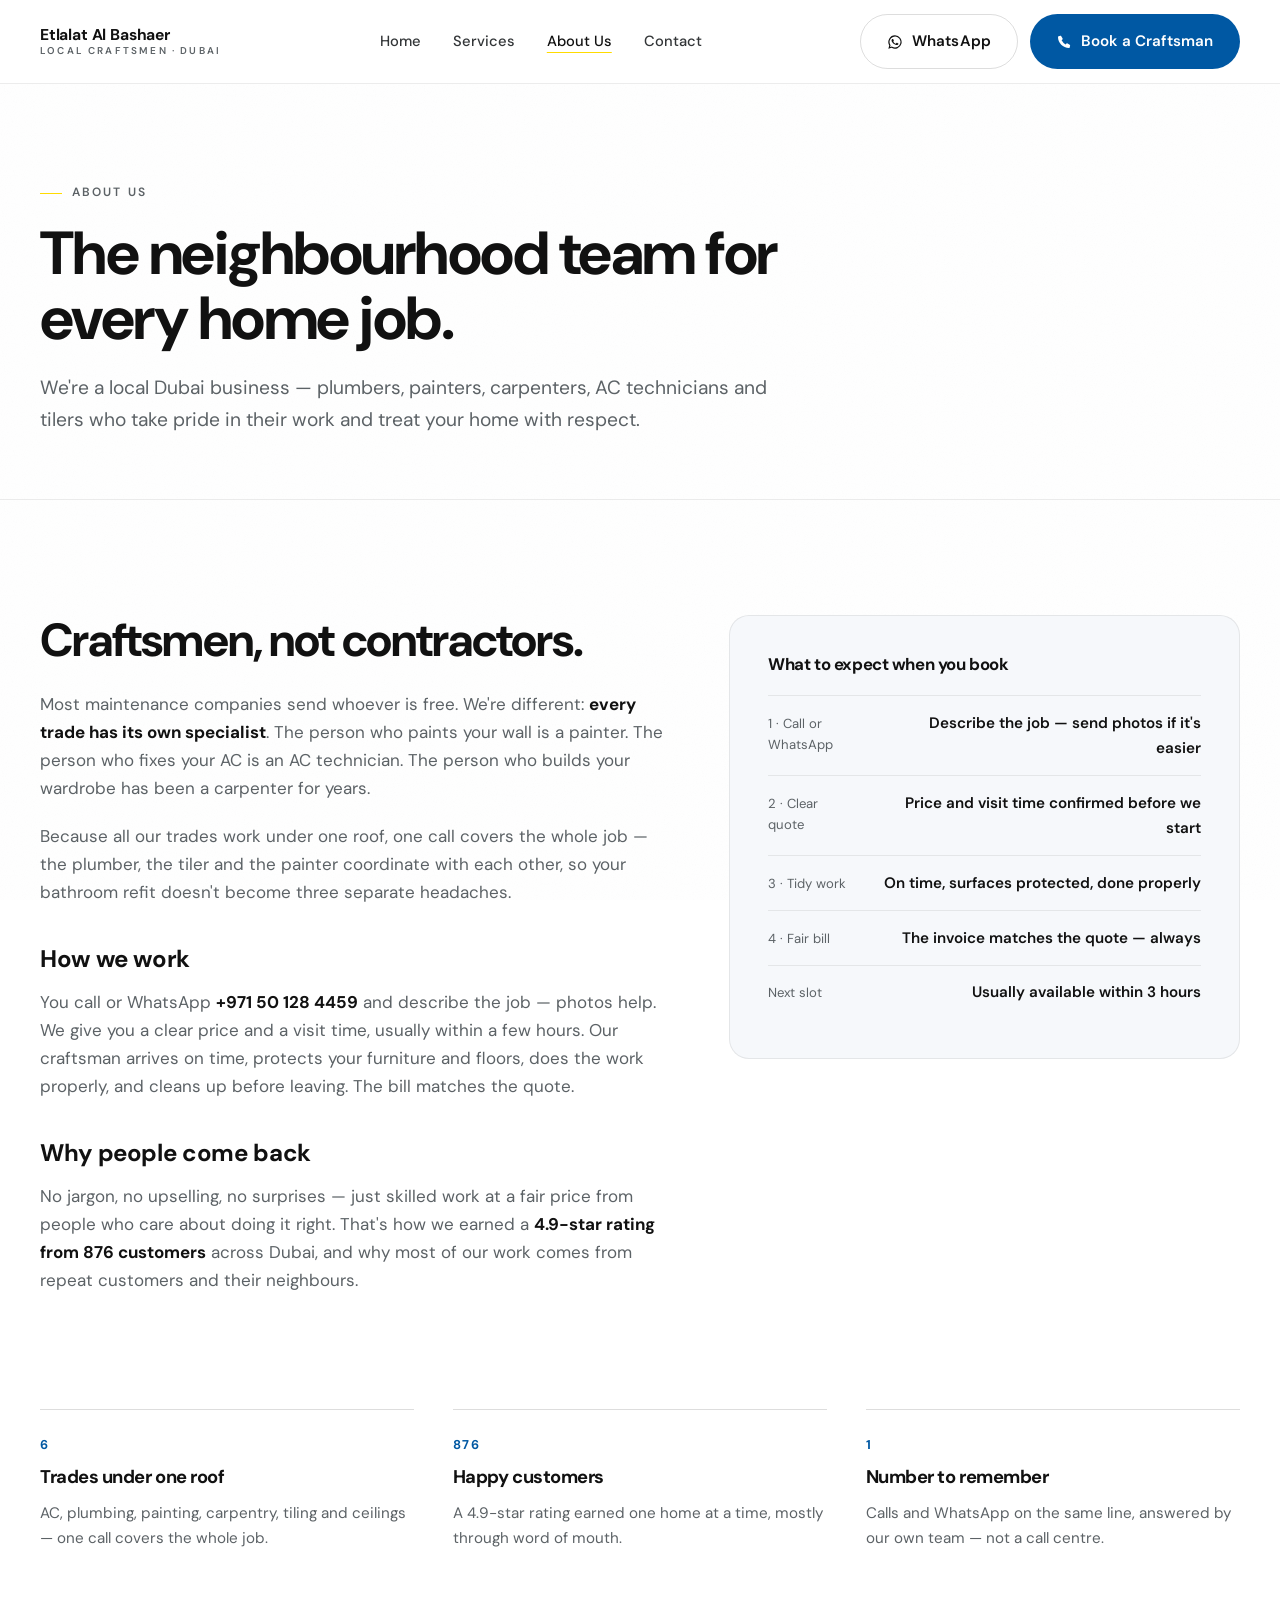
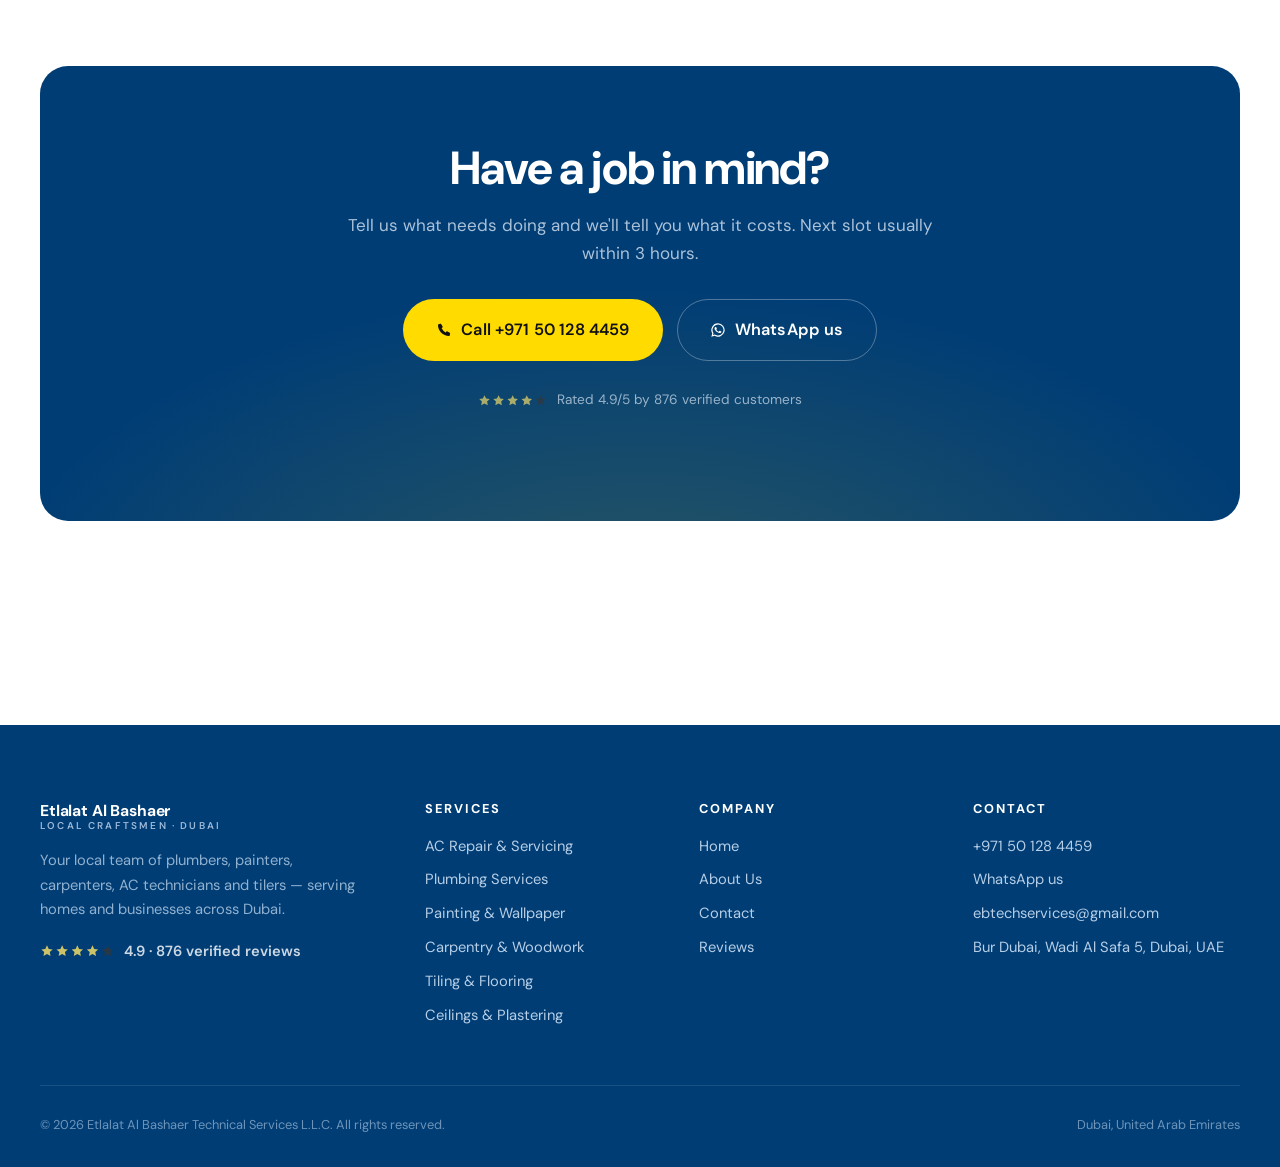
==== about.html @ 8ddd2cb6 "Rebrand to IKEA blue/yellow with DM Sans; remove insured claim Palette swapped to IKEA blue (#0058A3" ====
<!DOCTYPE html>
<html lang="en">
<head>
  <meta charset="UTF-8">
  <meta name="viewport" content="width=device-width, initial-scale=1.0">
  <title>About Us — Dubai's Trusted Local Craftsmen | Etlalat Al Bashaer</title>
  <meta name="description" content="Meet Etlalat Al Bashaer — a local Dubai team of plumbers, painters, carpenters, AC technicians and tilers. Honest prices, tidy work and 876 happy customers rating us 4.9/5.">
  <link rel="canonical" href="https://ekuttan.github.io/etlalat/about.html">
  <link rel="icon" href="data:image/svg+xml,%3Csvg xmlns='http://www.w3.org/2000/svg' viewBox='0 0 64 64'%3E%3Crect width='64' height='64' rx='14' fill='%230058a3'/%3E%3Ctext x='32' y='42' font-family='Helvetica' font-size='28' font-weight='bold' fill='%23ffdb00' text-anchor='middle'%3EEB%3C/text%3E%3C/svg%3E">
  <link rel="preconnect" href="https://fonts.googleapis.com">
  <link rel="preconnect" href="https://fonts.gstatic.com" crossorigin>
  <link href="https://fonts.googleapis.com/css2?family=DM+Sans:opsz,wght@9..40,400;9..40,500;9..40,600;9..40,700&display=swap" rel="stylesheet">
  <link rel="stylesheet" href="styles.css">
  <script type="application/ld+json">
  {
    "@context": "https://schema.org",
    "@type": ["LocalBusiness", "HomeAndConstructionBusiness"],
    "@id": "https://ekuttan.github.io/etlalat/#business",
    "name": "Etlalat Al Bashaer Technical Services",
    "description": "Local craftsmen in Dubai for AC repair, plumbing, painting, carpentry, tiling, ceilings and home maintenance.",
    "url": "https://ekuttan.github.io/etlalat/",
    "telephone": "+971501284459",
    "email": "ebtechservices@gmail.com",
    "address": {
      "@type": "PostalAddress",
      "streetAddress": "Office 5, Bur Dubai, Wadi Al Safa 5",
      "addressLocality": "Dubai",
      "addressCountry": "AE"
    },
    "aggregateRating": {
      "@type": "AggregateRating",
      "ratingValue": "4.9",
      "bestRating": "5",
      "reviewCount": "876"
    }
  }
  </script>
</head>
<body>

  <svg width="0" height="0" style="position:absolute" aria-hidden="true">
    <defs>
      <linearGradient id="star-partial" x1="0" y1="0" x2="1" y2="0">
        <stop offset="90%" stop-color="currentColor"/>
        <stop offset="90%" stop-color="currentColor" stop-opacity="0.22"/>
      </linearGradient>
      <symbol id="ic-star" viewBox="0 0 24 24">
        <path d="M12 2.2l2.98 6.16 6.77.86-4.97 4.68 1.28 6.7L12 17.32 5.94 20.6l1.28-6.7-4.97-4.68 6.77-.86z"/>
      </symbol>
      <symbol id="ic-phone" viewBox="0 0 24 24">
        <path d="M6.6 2.8c.5-.1 1 .1 1.3.6l2 3.3c.3.5.2 1.1-.2 1.5L8.4 9.5a13.7 13.7 0 0 0 6.1 6.1l1.3-1.3c.4-.4 1-.5 1.5-.2l3.3 2c.5.3.7.8.6 1.3l-.7 2.7c-.1.5-.6.9-1.1.9C10.6 21 3 13.4 3 4.6c0-.5.4-1 .9-1.1z"/>
      </symbol>
      <symbol id="ic-whatsapp" viewBox="0 0 24 24">
        <path d="M12 2a10 10 0 0 0-8.6 15.1L2 22l5-1.3A10 10 0 1 0 12 2zm0 18.2c-1.5 0-3-.4-4.2-1.2l-.3-.2-3 .8.8-2.9-.2-.3A8.2 8.2 0 1 1 12 20.2zm4.5-6.1c-.2-.1-1.5-.7-1.7-.8-.2-.1-.4-.1-.6.1l-.8 1c-.1.2-.3.2-.5.1a6.7 6.7 0 0 1-3.3-2.9c-.3-.4 0-.5.2-.8l.4-.5c.1-.2.1-.4 0-.5l-.8-1.9c-.2-.5-.4-.4-.6-.4h-.5c-.2 0-.5.1-.7.3-.9.9-1.1 2.2-.3 3.7a11.6 11.6 0 0 0 4.7 4.4c1.7.8 2.5.8 3.3.7.6-.1 1.5-.6 1.7-1.2.2-.6.2-1.1.1-1.2z"/>
      </symbol>
      <symbol id="ic-arrow" viewBox="0 0 24 24">
        <path d="M4 12h15m0 0-6-6m6 6-6 6" fill="none" stroke="currentColor" stroke-width="2" stroke-linecap="round" stroke-linejoin="round"/>
      </symbol>
    </defs>
  </svg>

  <header class="site-header">
    <div class="wrap header-inner">
      <a class="brand" href="index.html">
        <span class="brand-name">Etlalat Al Bashaer<small>Local Craftsmen · Dubai</small></span>
      </a>

      <input type="checkbox" id="nav-toggle" class="nav-toggle" aria-hidden="true">

      <nav class="site-nav" aria-label="Primary">
        <a href="index.html">Home</a>
        <a href="services.html">Services</a>
        <a href="about.html" aria-current="page">About Us</a>
        <a href="contact.html">Contact</a>
      </nav>

      <div class="header-cta">
        <a class="btn btn-ghost" href="https://wa.me/971501284459" rel="noopener">
          <svg fill="currentColor"><use href="#ic-whatsapp"/></svg>
          WhatsApp
        </a>
        <a class="btn btn-primary" href="tel:+971501284459">
          <svg fill="currentColor"><use href="#ic-phone"/></svg>
          Book a Craftsman
        </a>
        <label for="nav-toggle" class="nav-toggle-label" aria-label="Menu"><span></span></label>
      </div>
    </div>
  </header>

  <main>
    <section class="page-hero">
      <div class="wrap">
        <p class="eyebrow">About Us</p>
        <h1 class="display">The neighbourhood team for every home job.</h1>
        <p class="lede">We're a local Dubai business — plumbers, painters, carpenters, AC technicians and tilers who take pride in their work and treat your home with respect.</p>
      </div>
    </section>

    <section class="section">
      <div class="wrap about-grid">
        <div class="about-copy">
          <h2 class="h2" style="margin-bottom:1.5rem">Craftsmen, not contractors.</h2>
          <p>Most maintenance companies send whoever is free. We're different: <strong>every trade has its own specialist</strong>. The person who paints your wall is a painter. The person who fixes your AC is an AC technician. The person who builds your wardrobe has been a carpenter for years.</p>
          <p>Because all our trades work under one roof, one call covers the whole job — the plumber, the tiler and the painter coordinate with each other, so your bathroom refit doesn't become three separate headaches.</p>

          <h3 class="h3" style="margin:2.5rem 0 1rem">How we work</h3>
          <p>You call or WhatsApp <a href="tel:+971501284459"><strong>+971 50 128 4459</strong></a> and describe the job — photos help. We give you a clear price and a visit time, usually within a few hours. Our craftsman arrives on time, protects your furniture and floors, does the work properly, and cleans up before leaving. The bill matches the quote.</p>

          <h3 class="h3" style="margin:2.5rem 0 1rem">Why people come back</h3>
          <p>No jargon, no upselling, no surprises — just skilled work at a fair price from people who care about doing it right. That's how we earned a <strong>4.9-star rating from 876 customers</strong> across Dubai, and why most of our work comes from repeat customers and their neighbours.</p>
        </div>

        <aside class="credential-card">
          <h3>What to expect when you book</h3>
          <dl>
            <div class="cred-row">
              <dt>1 · Call or WhatsApp</dt>
              <dd>Describe the job — send photos if it's easier</dd>
            </div>
            <div class="cred-row">
              <dt>2 · Clear quote</dt>
              <dd>Price and visit time confirmed before we start</dd>
            </div>
            <div class="cred-row">
              <dt>3 · Tidy work</dt>
              <dd>On time, surfaces protected, done properly</dd>
            </div>
            <div class="cred-row">
              <dt>4 · Fair bill</dt>
              <dd>The invoice matches the quote — always</dd>
            </div>
            <div class="cred-row">
              <dt>Next slot</dt>
              <dd>Usually available within 3 hours</dd>
            </div>
          </dl>
        </aside>
      </div>
    </section>

    <section class="section" style="padding-top:0">
      <div class="wrap">
        <div class="pillars">
          <div class="pillar">
            <p class="pillar-index">6</p>
            <h3>Trades under one roof</h3>
            <p>AC, plumbing, painting, carpentry, tiling and ceilings — one call covers the whole job.</p>
          </div>
          <div class="pillar">
            <p class="pillar-index">876</p>
            <h3>Happy customers</h3>
            <p>A 4.9-star rating earned one home at a time, mostly through word of mouth.</p>
          </div>
          <div class="pillar">
            <p class="pillar-index">1</p>
            <h3>Number to remember</h3>
            <p>Calls and WhatsApp on the same line, answered by our own team — not a call centre.</p>
          </div>
        </div>
      </div>
    </section>

    <section class="section" style="padding-top:0">
      <div class="wrap">
        <div class="cta-band">
          <h2 class="h2">Have a job in mind?</h2>
          <p>Tell us what needs doing and we'll tell you what it costs. Next slot usually within 3 hours.</p>
          <div class="hero-actions">
            <a class="btn btn-light btn-lg" href="tel:+971501284459">
              <svg fill="currentColor"><use href="#ic-phone"/></svg>
              Call +971 50 128 4459
            </a>
            <a class="btn btn-ghost btn-lg" style="border-color:rgba(255,255,255,.3);color:#fff" href="https://wa.me/971501284459" rel="noopener">
              <svg fill="currentColor"><use href="#ic-whatsapp"/></svg>
              WhatsApp us
            </a>
          </div>
          <p class="rating-line">
            <svg class="stars" viewBox="0 0 128 24" aria-hidden="true">
              <use href="#ic-star" width="24" height="24" x="0" fill="currentColor"/>
              <use href="#ic-star" width="24" height="24" x="26" fill="currentColor"/>
              <use href="#ic-star" width="24" height="24" x="52" fill="currentColor"/>
              <use href="#ic-star" width="24" height="24" x="78" fill="currentColor"/>
              <use href="#ic-star" width="24" height="24" x="104" fill="url(#star-partial)"/>
            </svg>
            Rated 4.9/5 by 876 verified customers
          </p>
        </div>
      </div>
    </section>
  </main>

  <footer class="site-footer">
    <div class="wrap">
      <div class="footer-grid">
        <div class="footer-about">
          <a class="brand" href="index.html">
            <span class="brand-name">Etlalat Al Bashaer<small>Local Craftsmen · Dubai</small></span>
          </a>
          <p>Your local team of plumbers, painters, carpenters, AC technicians and tilers — serving homes and businesses across Dubai.</p>
          <p class="footer-rating">
            <svg class="stars" viewBox="0 0 128 24" aria-hidden="true">
              <use href="#ic-star" width="24" height="24" x="0" fill="currentColor"/>
              <use href="#ic-star" width="24" height="24" x="26" fill="currentColor"/>
              <use href="#ic-star" width="24" height="24" x="52" fill="currentColor"/>
              <use href="#ic-star" width="24" height="24" x="78" fill="currentColor"/>
              <use href="#ic-star" width="24" height="24" x="104" fill="url(#star-partial)"/>
            </svg>
            4.9 · 876 verified reviews
          </p>
        </div>

        <div>
          <h4>Services</h4>
          <ul>
            <li><a href="services.html#ac">AC Repair &amp; Servicing</a></li>
            <li><a href="services.html#plumbing">Plumbing Services</a></li>
            <li><a href="services.html#painting">Painting &amp; Wallpaper</a></li>
            <li><a href="services.html#carpentry">Carpentry &amp; Woodwork</a></li>
            <li><a href="services.html#tiling">Tiling &amp; Flooring</a></li>
            <li><a href="services.html#ceilings">Ceilings &amp; Plastering</a></li>
          </ul>
        </div>

        <div>
          <h4>Company</h4>
          <ul>
            <li><a href="index.html">Home</a></li>
            <li><a href="about.html">About Us</a></li>
            <li><a href="contact.html">Contact</a></li>
            <li><a href="index.html#reviews">Reviews</a></li>
          </ul>
        </div>

        <div>
          <h4>Contact</h4>
          <ul>
            <li><a href="tel:+971501284459">+971 50 128 4459</a></li>
            <li><a href="https://wa.me/971501284459" rel="noopener">WhatsApp us</a></li>
            <li><a href="mailto:ebtechservices@gmail.com">ebtechservices@gmail.com</a></li>
            <li>Bur Dubai, Wadi Al Safa 5, Dubai, UAE</li>
          </ul>
        </div>
      </div>

      <div class="footer-bottom">
        <p>© 2026 Etlalat Al Bashaer Technical Services L.L.C. All rights reserved.</p>
        <p>Dubai, United Arab Emirates</p>
      </div>
    </div>
  </footer>

  <div class="action-bar">
    <a class="btn btn-primary" href="tel:+971501284459">
      <svg fill="currentColor"><use href="#ic-phone"/></svg>
      Call Now
    </a>
    <a class="btn btn-ghost" href="https://wa.me/971501284459" rel="noopener">
      <svg fill="currentColor"><use href="#ic-whatsapp"/></svg>
      WhatsApp
    </a>
  </div>

</body>
</html>
---- styles.css ----
/* ==========================================================================
   ETLALAT AL BASHAER TECHNICAL SERVICES L.L.C
   Ultra-minimal editorial system — IKEA blue & yellow, DM Sans
   ========================================================================== */

:root {
  --paper: #ffffff;
  --paper-2: #f5f5f5;
  --paper-3: #ececec;
  --card: #f6f8fb;
  --ink: #111111;
  --ink-soft: #333638;
  --muted: #5c6266;
  --blue: #0058a3;
  --blue-deep: #003d75;
  --blue-tint: #e6f0f9;
  --yellow: #ffdb00;
  --yellow-soft: #ffe566;
  --line: rgba(17, 17, 17, 0.14);
  --line-soft: rgba(17, 17, 17, 0.08);
  --radius: 20px;
  --radius-sm: 12px;
  --font-display: "DM Sans", "Helvetica Neue", sans-serif;
  --font-body: "DM Sans", "Helvetica Neue", sans-serif;
  --wrap: 1200px;
  --pad: clamp(1.25rem, 4vw, 2.5rem);
}

/* ---------- Reset ---------- */

*,
*::before,
*::after {
  box-sizing: border-box;
  margin: 0;
  padding: 0;
}

html {
  scroll-behavior: smooth;
  scroll-padding-top: 96px;
}

body {
  font-family: var(--font-body);
  font-size: 1.0625rem;
  line-height: 1.65;
  color: var(--ink-soft);
  background: var(--paper);
  -webkit-font-smoothing: antialiased;
  position: relative;
}

/* faint paper grain */
body::before {
  content: "";
  position: fixed;
  inset: 0;
  pointer-events: none;
  z-index: 1;
  opacity: 0.35;
  background-image: url("data:image/svg+xml,%3Csvg xmlns='http://www.w3.org/2000/svg' width='140' height='140'%3E%3Cfilter id='n'%3E%3CfeTurbulence type='fractalNoise' baseFrequency='0.9' numOctaves='2'/%3E%3CfeColorMatrix values='0 0 0 0 0.08 0 0 0 0 0.12 0 0 0 0 0.1 0 0 0 0.05 0'/%3E%3C/filter%3E%3Crect width='140' height='140' filter='url(%23n)'/%3E%3C/svg%3E");
}

img,
svg {
  display: block;
  max-width: 100%;
}

a {
  color: inherit;
  text-decoration: none;
}

ul {
  list-style: none;
}

::selection {
  background: var(--blue);
  color: var(--paper);
}

/* ---------- Type ---------- */

h1,
h2,
h3,
h4 {
  font-family: var(--font-display);
  font-weight: 700;
  color: var(--ink);
  line-height: 1.08;
  letter-spacing: -0.025em;
}

.display {
  font-size: clamp(2.1rem, 6.2vw, 4.6rem);
}

.h2 {
  font-size: clamp(1.9rem, 3.8vw, 2.9rem);
}

.h3 {
  font-size: clamp(1.25rem, 2vw, 1.5rem);
  letter-spacing: -0.015em;
}

.eyebrow {
  display: inline-flex;
  align-items: center;
  gap: 0.6rem;
  font-size: 0.75rem;
  font-weight: 600;
  letter-spacing: 0.18em;
  text-transform: uppercase;
  color: var(--muted);
}

.eyebrow::before {
  content: "";
  width: 22px;
  height: 1px;
  background: var(--yellow);
}

.lede {
  font-size: clamp(1.05rem, 1.6vw, 1.2rem);
  color: var(--muted);
  max-width: 58ch;
}

/* ---------- Layout ---------- */

.wrap {
  width: min(var(--wrap), 100% - 2 * var(--pad));
  margin-inline: auto;
}

.section {
  padding-block: clamp(4rem, 9vw, 7.5rem);
}

.section-head {
  display: flex;
  flex-direction: column;
  gap: 1.1rem;
  max-width: 46rem;
  margin-bottom: clamp(2.5rem, 5vw, 4rem);
}

main {
  position: relative;
  z-index: 2;
}

/* ---------- Buttons ---------- */

.btn {
  display: inline-flex;
  align-items: center;
  justify-content: center;
  gap: 0.55rem;
  font-family: var(--font-display);
  font-size: 0.95rem;
  font-weight: 600;
  letter-spacing: 0.01em;
  padding: 0.85rem 1.6rem;
  border-radius: 999px;
  border: 1px solid transparent;
  cursor: pointer;
  transition: background-color 0.22s ease, color 0.22s ease,
    border-color 0.22s ease, transform 0.22s ease;
  white-space: nowrap;
}

.btn svg {
  width: 16px;
  height: 16px;
  flex: none;
}

.btn-primary {
  background: var(--blue);
  color: #fff;
}

.btn-primary:hover {
  background: var(--blue-deep);
  transform: translateY(-1px);
}

.btn-ghost {
  border-color: var(--line);
  color: var(--ink);
  background: transparent;
}

.btn-ghost:hover {
  border-color: var(--ink);
}

.btn-light {
  background: var(--yellow);
  color: #111;
}

.btn-light:hover {
  background: var(--yellow-soft);
  transform: translateY(-1px);
}

.btn-lg {
  padding: 1.05rem 2rem;
  font-size: 1.02rem;
}

/* ---------- Header ---------- */

.site-header {
  position: sticky;
  top: 0;
  z-index: 50;
  background: color-mix(in srgb, var(--paper) 88%, transparent);
  backdrop-filter: blur(14px);
  -webkit-backdrop-filter: blur(14px);
  border-bottom: 1px solid var(--line-soft);
}

.header-inner {
  display: flex;
  align-items: center;
  justify-content: space-between;
  gap: 1.5rem;
  padding-block: 0.9rem;
}

.brand {
  display: flex;
  align-items: center;
  gap: 0.7rem;
  font-family: var(--font-display);
  font-weight: 700;
  color: var(--ink);
  letter-spacing: -0.01em;
  line-height: 1.1;
}

.brand-name {
  font-size: 0.98rem;
}

.brand-name small {
  display: block;
  font-family: var(--font-body);
  font-size: 0.62rem;
  font-weight: 600;
  letter-spacing: 0.22em;
  text-transform: uppercase;
  color: var(--muted);
  margin-top: 2px;
}

.site-nav {
  display: flex;
  align-items: center;
  gap: 2rem;
}

.site-nav a {
  font-size: 0.92rem;
  font-weight: 500;
  color: var(--ink-soft);
  transition: color 0.2s ease;
}

.site-nav a:hover,
.site-nav a[aria-current="page"] {
  color: var(--ink);
}

.site-nav a[aria-current="page"] {
  text-decoration: underline;
  text-decoration-color: var(--yellow);
  text-underline-offset: 6px;
}

.header-cta {
  display: flex;
  align-items: center;
  gap: 0.75rem;
}

/* mobile nav */
.nav-toggle {
  display: none;
}

.nav-toggle-label {
  display: none;
  width: 42px;
  height: 42px;
  border: 1px solid var(--line);
  border-radius: 999px;
  cursor: pointer;
  place-items: center;
}

.nav-toggle-label span,
.nav-toggle-label span::before,
.nav-toggle-label span::after {
  display: block;
  width: 16px;
  height: 2px;
  background: var(--ink);
  border-radius: 2px;
  position: relative;
  transition: transform 0.25s ease, opacity 0.25s ease;
}

.nav-toggle-label span::before,
.nav-toggle-label span::after {
  content: "";
  position: absolute;
  left: 0;
}

.nav-toggle-label span::before {
  top: -5px;
}

.nav-toggle-label span::after {
  top: 5px;
}

/* ---------- Rating badge ---------- */

.rating-badge {
  display: inline-flex;
  align-items: center;
  gap: 0.7rem;
  padding: 0.55rem 1.1rem;
  border: 1px solid var(--line);
  border-radius: 999px;
  background: color-mix(in srgb, #fff 55%, transparent);
  font-size: 0.88rem;
  font-weight: 600;
  color: var(--ink);
  transition: border-color 0.2s ease;
}

.rating-badge:hover {
  border-color: var(--yellow);
}

.rating-badge .stars {
  height: 14px;
}

.rating-badge span em {
  font-style: normal;
  color: var(--muted);
  font-weight: 500;
}

.stars {
  display: inline-block;
  height: 16px;
  width: auto;
  color: var(--yellow);
}

/* ---------- Hero ---------- */

.hero {
  padding-block: clamp(4rem, 8vw, 6.5rem) clamp(3rem, 6vw, 5rem);
  text-align: center;
}

.hero-inner {
  display: flex;
  flex-direction: column;
  align-items: center;
  gap: 1.75rem;
}

.hero h1 {
  max-width: 17ch;
}

.hero h1 .accent {
  color: var(--blue);
}

.hero .lede {
  margin-inline: auto;
  text-align: center;
}

.hero-actions {
  display: flex;
  flex-wrap: wrap;
  justify-content: center;
  gap: 0.9rem;
  margin-top: 0.5rem;
}

/* staggered load */
.hero-inner > * {
  opacity: 0;
  transform: translateY(14px);
  animation: rise 0.7s cubic-bezier(0.2, 0.6, 0.2, 1) forwards;
}

.hero-inner > *:nth-child(1) { animation-delay: 0.05s; }
.hero-inner > *:nth-child(2) { animation-delay: 0.15s; }
.hero-inner > *:nth-child(3) { animation-delay: 0.25s; }
.hero-inner > *:nth-child(4) { animation-delay: 0.35s; }

@keyframes rise {
  to {
    opacity: 1;
    transform: none;
  }
}

@media (prefers-reduced-motion: reduce) {
  html {
    scroll-behavior: auto;
  }
  .hero-inner > * {
    animation: none;
    opacity: 1;
    transform: none;
  }
}

/* ---------- Credentials strip ---------- */

.cred-strip {
  border-block: 1px solid var(--line-soft);
  padding-block: 1.4rem;
}

.cred-strip ul {
  display: flex;
  flex-wrap: wrap;
  justify-content: center;
  gap: 0.75rem clamp(1.5rem, 4vw, 3.5rem);
}

.cred-strip li {
  font-size: 0.72rem;
  font-weight: 600;
  letter-spacing: 0.16em;
  text-transform: uppercase;
  color: var(--muted);
  display: flex;
  align-items: center;
  gap: 0.55rem;
}

.cred-strip li strong {
  color: var(--ink);
  font-weight: 700;
}

.cred-strip li::before {
  content: "";
  width: 5px;
  height: 5px;
  border-radius: 999px;
  background: var(--yellow);
  flex: none;
}

/* ---------- Mosaic (hero grid) ---------- */

.mosaic {
  display: grid;
  grid-template-columns: repeat(12, 1fr);
  gap: 1.1rem;
}

.tile {
  border-radius: var(--radius);
  overflow: hidden;
  position: relative;
  min-height: 240px;
  display: flex;
  flex-direction: column;
  justify-content: flex-end;
  padding: 1.75rem;
}

.tile-wide { grid-column: span 7; }
.tile-tall { grid-column: span 5; }
.tile-third { grid-column: span 4; }

/* material surfaces — layered gradients, no images */
.surface {
  color: #f0ede4;
}

.surface::before {
  content: "";
  position: absolute;
  inset: 0;
  background:
    radial-gradient(120% 90% at 85% 10%, rgba(255, 219, 0, 0.24), transparent 55%),
    linear-gradient(160deg, #0a67b8 0%, #0058a3 45%, #003d75 100%);
}

.surface-stone::before {
  background:
    radial-gradient(110% 80% at 15% 15%, rgba(255, 255, 255, 0.5), transparent 60%),
    linear-gradient(200deg, #dfe3e8 0%, #cdd4db 55%, #b9c1ca 100%);
}

.surface-stone {
  color: var(--ink);
}

.surface-wood::before {
  background:
    repeating-linear-gradient(
      100deg,
      rgba(255, 255, 255, 0.05) 0 2px,
      transparent 2px 26px
    ),
    linear-gradient(140deg, #7a5c3d 0%, #5d452e 55%, #46331f 100%);
}

/* fine hairline arcs for craft detail */
.surface::after {
  content: "";
  position: absolute;
  inset: 0;
  background-image: url("data:image/svg+xml,%3Csvg xmlns='http://www.w3.org/2000/svg' width='420' height='420' viewBox='0 0 420 420' fill='none' stroke='rgba(255,255,255,0.10)'%3E%3Ccircle cx='420' cy='0' r='140'/%3E%3Ccircle cx='420' cy='0' r='220'/%3E%3Ccircle cx='420' cy='0' r='300'/%3E%3Ccircle cx='420' cy='0' r='380'/%3E%3C/svg%3E");
  background-repeat: no-repeat;
  background-position: top right;
}

.tile > * {
  position: relative;
  z-index: 1;
}

.tile .tile-kicker {
  font-size: 0.7rem;
  font-weight: 600;
  letter-spacing: 0.2em;
  text-transform: uppercase;
  opacity: 0.75;
  margin-bottom: 0.5rem;
}

.tile .tile-title {
  font-family: var(--font-display);
  font-size: 1.35rem;
  font-weight: 700;
  letter-spacing: -0.015em;
  line-height: 1.2;
}

/* stat tile */
.tile-stat {
  background: var(--blue);
  color: #fff;
  justify-content: space-between;
}

.tile-stat .stat-figure {
  font-family: var(--font-display);
  font-size: clamp(3rem, 5vw, 4.2rem);
  font-weight: 700;
  letter-spacing: -0.03em;
  line-height: 1;
}

.tile-stat .stat-label {
  font-weight: 600;
  margin-top: 0.4rem;
}

.tile-stat p {
  font-size: 0.92rem;
  opacity: 0.75;
  max-width: 30ch;
}

/* review tile */
.tile-review {
  background: var(--card);
  border: 1px solid var(--line-soft);
  justify-content: space-between;
  gap: 1.25rem;
}

.tile-review blockquote {
  font-family: var(--font-display);
  font-size: clamp(1.1rem, 1.6vw, 1.3rem);
  font-weight: 500;
  letter-spacing: -0.01em;
  line-height: 1.45;
  color: var(--ink);
}

.tile-review .review-meta {
  display: flex;
  align-items: center;
  justify-content: space-between;
  gap: 1rem;
}

.review-author {
  display: flex;
  flex-direction: column;
}

.review-author strong {
  font-family: var(--font-display);
  font-size: 0.95rem;
  color: var(--ink);
}

.review-author span {
  font-size: 0.82rem;
  color: var(--muted);
}

/* contact tile */
.tile-contact {
  background: var(--blue-deep);
  color: #ddeaf7;
  justify-content: space-between;
  gap: 1.5rem;
}

.tile-contact p {
  font-size: 0.95rem;
  opacity: 0.75;
  max-width: 28ch;
}

/* ---------- Services grid ---------- */

.services-grid {
  display: grid;
  grid-template-columns: repeat(3, 1fr);
  border-top: 1px solid var(--line);
  border-left: 1px solid var(--line);
}

.service-card {
  border-right: 1px solid var(--line);
  border-bottom: 1px solid var(--line);
  padding: clamp(1.5rem, 2.5vw, 2.25rem);
  display: flex;
  flex-direction: column;
  gap: 1rem;
  min-height: 300px;
  position: relative;
  transition: background-color 0.25s ease;
}

.service-card:hover {
  background: #fdfcf8;
}

.service-num {
  font-family: var(--font-display);
  font-size: 0.8rem;
  font-weight: 700;
  letter-spacing: 0.12em;
  color: var(--blue);
}

.service-card h3 {
  font-size: 1.22rem;
  max-width: 16ch;
}

.service-activity {
  font-size: 0.72rem;
  font-weight: 600;
  letter-spacing: 0.14em;
  text-transform: uppercase;
  color: var(--muted);
}

.service-card p {
  font-size: 0.95rem;
  color: var(--muted);
  flex: 1;
}

.service-link {
  font-family: var(--font-display);
  font-size: 0.9rem;
  font-weight: 600;
  color: var(--ink);
  display: inline-flex;
  align-items: center;
  gap: 0.45rem;
}

.service-link svg {
  width: 14px;
  height: 14px;
  transition: transform 0.22s ease;
}

.service-card:hover .service-link svg {
  transform: translateX(4px);
}

.service-link::after {
  content: "";
  position: absolute;
  inset: 0;
}

/* ---------- Pillars ---------- */

.pillars {
  display: grid;
  grid-template-columns: repeat(3, 1fr);
  gap: clamp(1.5rem, 3vw, 3rem);
}

.pillar {
  display: flex;
  flex-direction: column;
  gap: 0.8rem;
  padding-top: 1.5rem;
  border-top: 1px solid var(--line);
}

.pillar .pillar-index {
  font-family: var(--font-display);
  font-size: 0.8rem;
  font-weight: 700;
  color: var(--blue);
  letter-spacing: 0.12em;
}

.pillar h3 {
  font-size: 1.15rem;
}

.pillar p {
  font-size: 0.95rem;
  color: var(--muted);
}

/* ---------- Reviews ---------- */

.reviews-head {
  display: flex;
  flex-wrap: wrap;
  align-items: flex-end;
  justify-content: space-between;
  gap: 2rem;
  margin-bottom: clamp(2.5rem, 5vw, 4rem);
}

.aggregate {
  display: flex;
  align-items: center;
  gap: 1.25rem;
}

.aggregate .aggregate-score {
  font-family: var(--font-display);
  font-size: clamp(3.2rem, 5vw, 4.5rem);
  font-weight: 700;
  letter-spacing: -0.04em;
  color: var(--ink);
  line-height: 1;
}

.aggregate-detail {
  display: flex;
  flex-direction: column;
  gap: 0.3rem;
}

.aggregate-detail .stars {
  height: 18px;
}

.aggregate-detail span {
  font-size: 0.9rem;
  color: var(--muted);
  font-weight: 500;
}

.reviews-grid {
  display: grid;
  grid-template-columns: repeat(3, 1fr);
  gap: 1.1rem;
}

.review-card {
  background: var(--card);
  border: 1px solid var(--line-soft);
  border-radius: var(--radius);
  padding: 1.75rem;
  display: flex;
  flex-direction: column;
  gap: 1.25rem;
}

.review-card blockquote {
  font-size: 0.98rem;
  line-height: 1.6;
  color: var(--ink-soft);
  flex: 1;
}

.review-card .stars {
  height: 14px;
}

/* ---------- FAQ ---------- */

.faq {
  max-width: 46rem;
}

.faq details {
  border-top: 1px solid var(--line);
}

.faq details:last-child {
  border-bottom: 1px solid var(--line);
}

.faq summary {
  cursor: pointer;
  list-style: none;
  display: flex;
  justify-content: space-between;
  align-items: center;
  gap: 1rem;
  padding: 1.1rem 0;
  font-family: var(--font-display);
  font-weight: 600;
  font-size: 1.05rem;
  color: var(--ink);
}

.faq summary::-webkit-details-marker {
  display: none;
}

.faq summary::after {
  content: "+";
  font-size: 1.4rem;
  font-weight: 400;
  color: var(--blue);
  transition: transform 0.2s ease;
}

.faq details[open] summary::after {
  transform: rotate(45deg);
}

.faq details p {
  padding-bottom: 1.25rem;
  color: var(--muted);
  font-size: 0.98rem;
  max-width: 62ch;
}

/* ---------- CTA band ---------- */

.cta-band {
  background: var(--blue-deep);
  border-radius: calc(var(--radius) + 8px);
  color: #e4eefa;
  padding: clamp(2.5rem, 6vw, 5rem);
  text-align: center;
  position: relative;
  overflow: hidden;
}

.cta-band::before {
  content: "";
  position: absolute;
  inset: 0;
  background:
    radial-gradient(90% 120% at 50% 120%, rgba(255, 219, 0, 0.16), transparent 60%);
}

.cta-band > * {
  position: relative;
}

.cta-band h2 {
  color: #fff;
  max-width: 22ch;
  margin-inline: auto;
}

.cta-band p {
  margin: 1.1rem auto 2rem;
  max-width: 50ch;
  opacity: 0.75;
}

.cta-band .hero-actions {
  margin-top: 0;
}

.cta-band .rating-line {
  margin-top: 1.75rem;
  font-size: 0.85rem;
  opacity: 0.65;
  display: inline-flex;
  align-items: center;
  gap: 0.6rem;
}

.cta-band .stars {
  height: 13px;
  color: var(--yellow-soft);
}

/* ---------- Footer ---------- */

.site-footer {
  background: var(--blue-deep);
  color: #b6cee6;
  margin-top: clamp(3rem, 7vw, 6rem);
  padding: clamp(3rem, 6vw, 5rem) 0 2rem;
  font-size: 0.92rem;
}

.footer-grid {
  display: grid;
  grid-template-columns: 1.5fr 1fr 1fr 1.2fr;
  gap: clamp(2rem, 4vw, 4rem);
  padding-bottom: 3rem;
  border-bottom: 1px solid rgba(255, 255, 255, 0.1);
}

.site-footer h4 {
  color: #fff;
  font-size: 0.8rem;
  letter-spacing: 0.16em;
  text-transform: uppercase;
  margin-bottom: 1.1rem;
}

.site-footer .brand {
  color: #fff;
  margin-bottom: 1rem;
}

.site-footer .brand small {
  color: #9cb9d8;
}

.footer-about p {
  max-width: 32ch;
  opacity: 0.8;
}

.footer-about .stars {
  height: 14px;
  color: var(--yellow-soft);
  margin-top: 1.1rem;
}

.footer-about .footer-rating {
  display: flex;
  align-items: center;
  gap: 0.6rem;
  margin-top: 1.1rem;
  font-weight: 600;
  color: #fff;
}

.footer-about .footer-rating .stars {
  margin-top: 0;
}

.site-footer li {
  margin-bottom: 0.6rem;
}

.site-footer a:hover {
  color: #fff;
}

.footer-bottom {
  display: flex;
  flex-wrap: wrap;
  justify-content: space-between;
  gap: 1rem;
  padding-top: 1.75rem;
  font-size: 0.8rem;
  opacity: 0.6;
}

/* ---------- Page hero (inner pages) ---------- */

.page-hero {
  padding-block: clamp(3.5rem, 7vw, 6rem) clamp(2.5rem, 5vw, 4rem);
  border-bottom: 1px solid var(--line-soft);
}

.page-hero .display {
  font-size: clamp(2.2rem, 5vw, 3.8rem);
  max-width: 20ch;
  margin-block: 1.1rem 1.25rem;
}

/* ---------- Service modules (services page) ---------- */

.module {
  display: grid;
  grid-template-columns: 1fr 1.2fr;
  gap: clamp(2rem, 5vw, 5rem);
  padding-block: clamp(2.75rem, 5vw, 4.5rem);
  border-bottom: 1px solid var(--line);
}

.module:last-of-type {
  border-bottom: none;
}

.module-head {
  display: flex;
  flex-direction: column;
  gap: 0.9rem;
  align-items: flex-start;
}

.module-head .service-num {
  font-size: 0.85rem;
}

.module-head h2 {
  font-size: clamp(1.6rem, 2.8vw, 2.2rem);
  max-width: 16ch;
}

.module-head .service-activity {
  line-height: 1.7;
}

.module-body p {
  color: var(--muted);
  margin-bottom: 1.5rem;
}

.scope-list {
  display: grid;
  gap: 0;
}

.scope-list li {
  padding: 0.85rem 0;
  border-top: 1px solid var(--line-soft);
  display: flex;
  gap: 0.85rem;
  align-items: baseline;
  font-size: 0.98rem;
  color: var(--ink-soft);
}

.scope-list li::before {
  content: "";
  flex: none;
  width: 6px;
  height: 6px;
  border-radius: 999px;
  background: var(--yellow);
  transform: translateY(-2px);
}

/* ---------- About page ---------- */

.about-grid {
  display: grid;
  grid-template-columns: 1.1fr 0.9fr;
  gap: clamp(2.5rem, 5vw, 5rem);
  align-items: start;
}

.about-copy p + p {
  margin-top: 1.25rem;
}

.about-copy p {
  color: var(--muted);
}

.about-copy strong {
  color: var(--ink);
}

.credential-card {
  background: var(--card);
  border: 1px solid var(--line-soft);
  border-radius: var(--radius);
  padding: clamp(1.75rem, 3vw, 2.5rem);
  position: sticky;
  top: 110px;
}

.credential-card h3 {
  font-size: 1.05rem;
  margin-bottom: 1.4rem;
}

.credential-card dl {
  display: grid;
  gap: 0;
}

.credential-card .cred-row {
  display: flex;
  justify-content: space-between;
  align-items: baseline;
  gap: 1.5rem;
  padding-block: 0.9rem;
  border-top: 1px solid var(--line-soft);
}

.credential-card dt {
  font-size: 0.82rem;
  color: var(--muted);
}

.credential-card dd {
  font-family: var(--font-display);
  font-weight: 600;
  color: var(--ink);
  font-size: 0.95rem;
  text-align: right;
}

/* ---------- Contact page ---------- */

.contact-layout {
  display: grid;
  grid-template-columns: 1fr 1fr;
  gap: clamp(2.5rem, 5vw, 5rem);
  align-items: start;
}

.channel-list {
  display: grid;
  gap: 1rem;
  margin-top: 2rem;
}

.channel {
  display: flex;
  align-items: center;
  gap: 1.1rem;
  border: 1px solid var(--line-soft);
  background: var(--card);
  border-radius: var(--radius-sm);
  padding: 1.1rem 1.3rem;
  transition: border-color 0.2s ease, transform 0.2s ease;
}

.channel:hover {
  border-color: var(--yellow);
  transform: translateY(-1px);
}

.channel .channel-icon {
  width: 42px;
  height: 42px;
  flex: none;
  border-radius: 10px;
  background: var(--blue-tint);
  color: var(--blue);
  display: grid;
  place-items: center;
}

.channel .channel-icon svg {
  width: 18px;
  height: 18px;
}

.channel strong {
  display: block;
  font-family: var(--font-display);
  color: var(--ink);
  font-size: 0.98rem;
}

.channel span {
  font-size: 0.85rem;
  color: var(--muted);
}

/* form */
.intake-form {
  background: var(--card);
  border: 1px solid var(--line-soft);
  border-radius: var(--radius);
  padding: clamp(1.75rem, 3vw, 2.5rem);
  display: grid;
  gap: 1.25rem;
}

.field {
  display: grid;
  gap: 0.45rem;
}

.field label {
  font-size: 0.82rem;
  font-weight: 600;
  letter-spacing: 0.04em;
  color: var(--ink);
}

.field input,
.field select,
.field textarea {
  font: inherit;
  font-size: 0.98rem;
  color: var(--ink);
  background: var(--paper);
  border: 1px solid var(--line);
  border-radius: var(--radius-sm);
  padding: 0.8rem 1rem;
  width: 100%;
  transition: border-color 0.2s ease;
  appearance: none;
}

.field select {
  background-image: url("data:image/svg+xml,%3Csvg xmlns='http://www.w3.org/2000/svg' width='12' height='8' fill='none' stroke='%235f6a63' stroke-width='1.5'%3E%3Cpath d='M1 1.5 6 6.5 11 1.5'/%3E%3C/svg%3E");
  background-repeat: no-repeat;
  background-position: right 1rem center;
}

.field textarea {
  min-height: 120px;
  resize: vertical;
}

.field input:focus,
.field select:focus,
.field textarea:focus {
  outline: none;
  border-color: var(--blue);
}

.field-row {
  display: grid;
  grid-template-columns: 1fr 1fr;
  gap: 1.25rem;
}

.form-note {
  font-size: 0.82rem;
  color: var(--muted);
}

.map-frame {
  margin-top: clamp(2.5rem, 5vw, 4rem);
  border-radius: var(--radius);
  overflow: hidden;
  border: 1px solid var(--line-soft);
  filter: grayscale(0.9) sepia(0.08);
}

.map-frame iframe {
  display: block;
  width: 100%;
  height: 380px;
  border: 0;
}

/* ---------- Mobile action bar ---------- */

.action-bar {
  display: none;
  position: fixed;
  bottom: 0;
  left: 0;
  right: 0;
  z-index: 60;
  gap: 0.6rem;
  padding: 0.7rem var(--pad) calc(0.7rem + env(safe-area-inset-bottom));
  background: color-mix(in srgb, var(--paper) 92%, transparent);
  backdrop-filter: blur(14px);
  -webkit-backdrop-filter: blur(14px);
  border-top: 1px solid var(--line-soft);
}

.action-bar .btn {
  flex: 1;
  padding-block: 0.95rem;
}

/* ---------- Responsive ---------- */

@media (max-width: 1000px) {
  .tile-wide,
  .tile-tall,
  .tile-third {
    grid-column: span 6;
  }

  .services-grid,
  .reviews-grid,
  .pillars {
    grid-template-columns: repeat(2, 1fr);
  }

  .footer-grid {
    grid-template-columns: 1fr 1fr;
  }

  .module,
  .about-grid,
  .contact-layout {
    grid-template-columns: 1fr;
  }

  .credential-card {
    position: static;
  }
}

@media (max-width: 760px) {
  html {
    scroll-padding-top: 80px;
  }

  .nav-toggle-label {
    display: grid;
  }

  .site-nav {
    position: absolute;
    top: 100%;
    left: 0;
    right: 0;
    flex-direction: column;
    align-items: stretch;
    gap: 0;
    background: var(--paper);
    border-bottom: 1px solid var(--line);
    padding: 0.5rem var(--pad) 1.25rem;
    display: none;
  }

  .site-nav a {
    padding: 0.85rem 0;
    font-size: 1.05rem;
    border-bottom: 1px solid var(--line-soft);
  }

  .nav-toggle:checked ~ .site-nav {
    display: flex;
  }

  .header-cta .btn-ghost {
    display: none;
  }

  .tile-wide,
  .tile-tall,
  .tile-third {
    grid-column: span 12;
    min-height: 220px;
  }

  .services-grid,
  .reviews-grid,
  .pillars {
    grid-template-columns: 1fr;
  }

  .footer-grid {
    grid-template-columns: 1fr;
  }

  .field-row {
    grid-template-columns: 1fr;
  }

  .action-bar {
    display: flex;
  }

  body {
    padding-bottom: 78px;
  }

  /* icon-only call button — the bottom action bar carries the full label */
  .header-cta .btn-primary {
    width: 42px;
    height: 42px;
    padding: 0;
    gap: 0;
    font-size: 0;
  }

  .header-cta .btn-primary svg {
    width: 18px;
    height: 18px;
  }

  .header-inner {
    gap: 0.75rem;
  }

  .header-cta {
    gap: 0.5rem;
  }

  .rating-badge {
    font-size: 0.78rem;
    padding: 0.5rem 0.9rem;
    gap: 0.5rem;
  }

  .action-bar .btn {
    padding-inline: 0.5rem;
    font-size: 0.9rem;
  }

  .hero h1 br {
    display: none;
  }
}
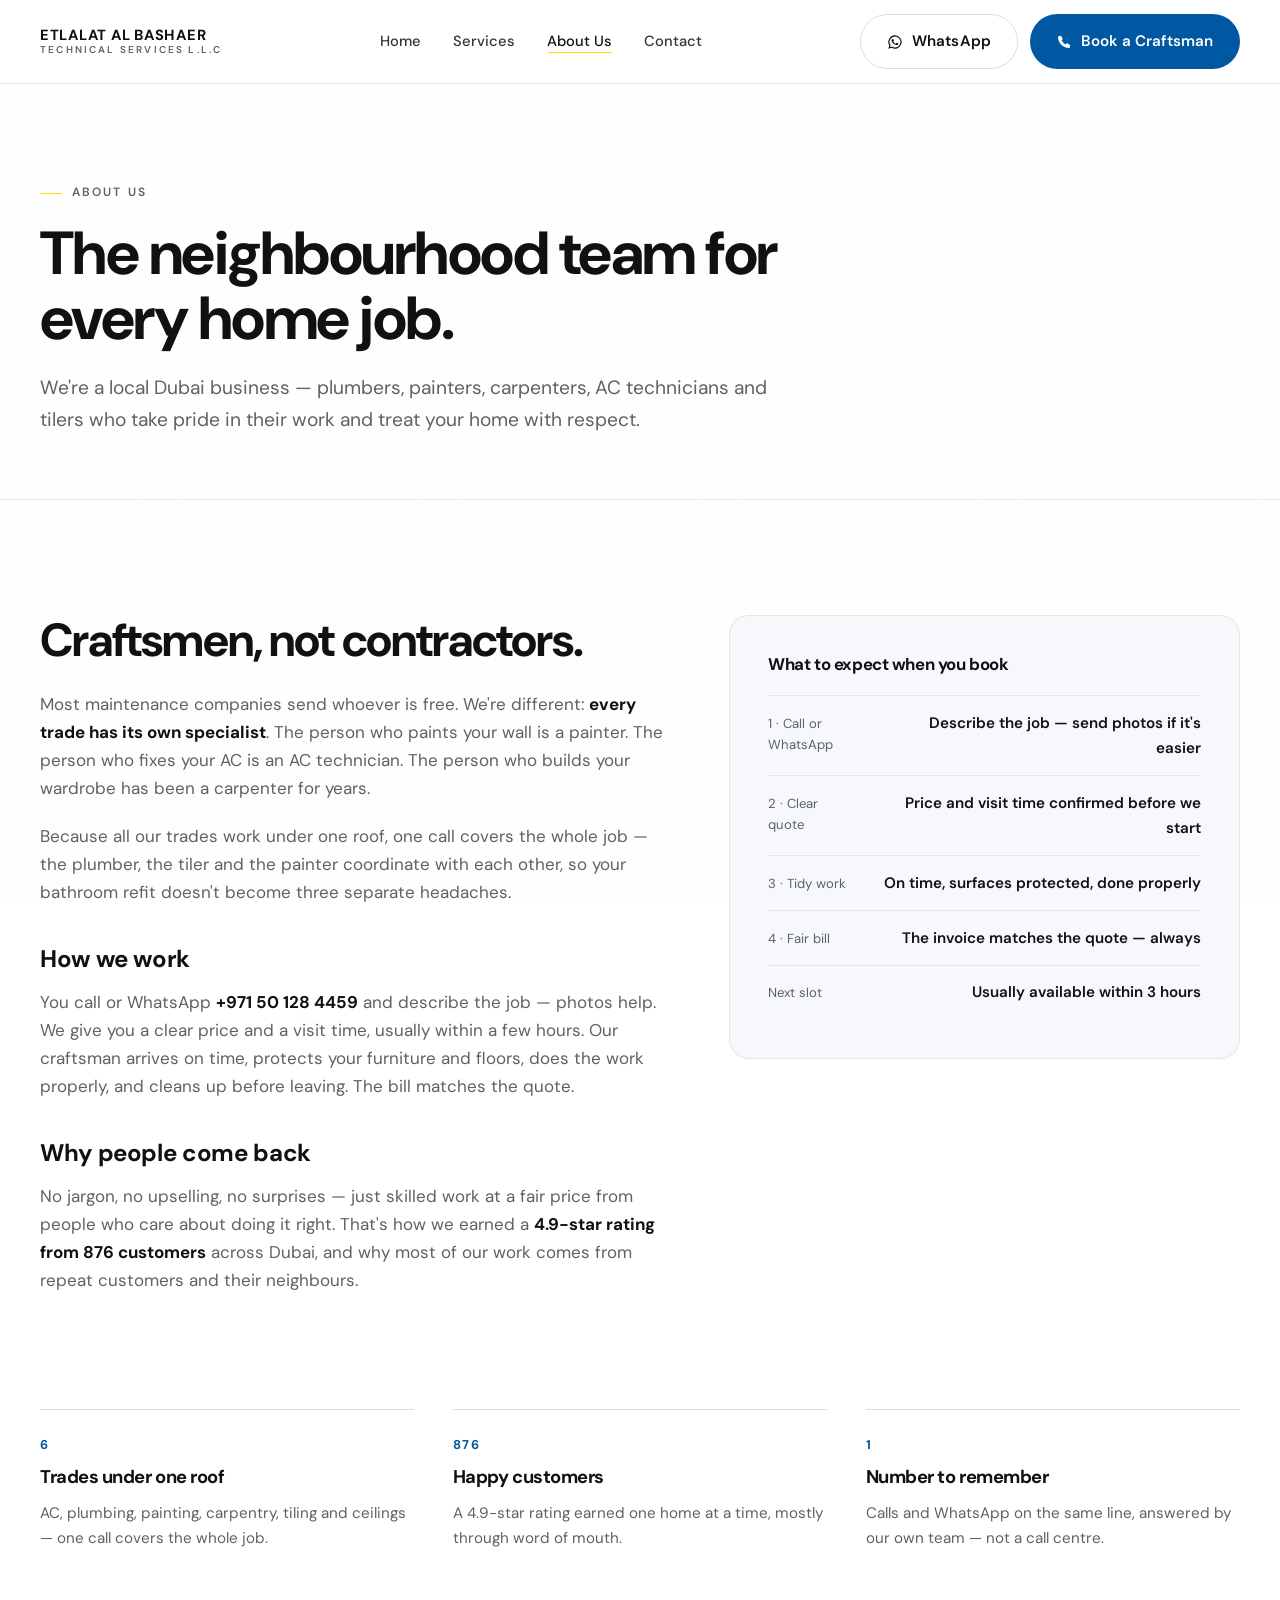
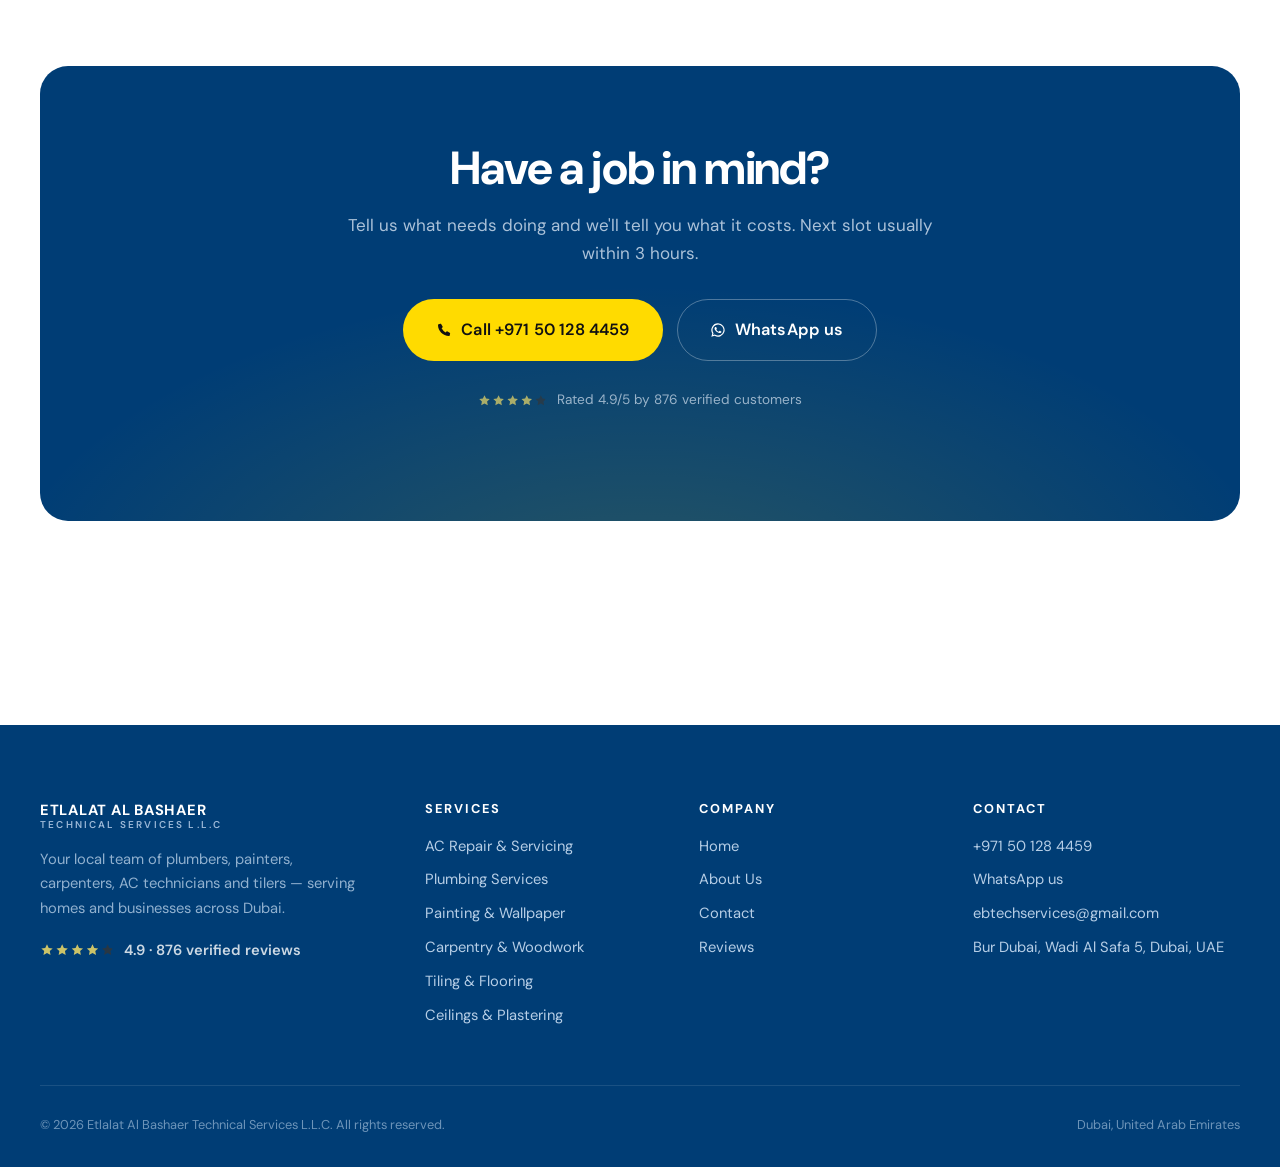
==== commit 26edb4ff: "Full legal name in nav brand; responsive optimized images Brand block now reads ETLALAT AL BASHAER /" ====
--- a/about.html
+++ b/about.html
@@ -5,7 +5,7 @@
   <meta name="viewport" content="width=device-width, initial-scale=1.0">
   <title>About Us — Dubai's Trusted Local Craftsmen | Etlalat Al Bashaer</title>
   <meta name="description" content="Meet Etlalat Al Bashaer — a local Dubai team of plumbers, painters, carpenters, AC technicians and tilers. Honest prices, tidy work and 876 happy customers rating us 4.9/5.">
-  <link rel="canonical" href="https://ekuttan.github.io/etlalat/about.html">
+  <link rel="canonical" href="https://etlalat.pages.dev/about.html">
   <link rel="icon" href="data:image/svg+xml,%3Csvg xmlns='http://www.w3.org/2000/svg' viewBox='0 0 64 64'%3E%3Crect width='64' height='64' rx='14' fill='%230058a3'/%3E%3Ctext x='32' y='42' font-family='Helvetica' font-size='28' font-weight='bold' fill='%23ffdb00' text-anchor='middle'%3EEB%3C/text%3E%3C/svg%3E">
   <link rel="preconnect" href="https://fonts.googleapis.com">
   <link rel="preconnect" href="https://fonts.gstatic.com" crossorigin>
@@ -15,10 +15,10 @@
   {
     "@context": "https://schema.org",
     "@type": ["LocalBusiness", "HomeAndConstructionBusiness"],
-    "@id": "https://ekuttan.github.io/etlalat/#business",
+    "@id": "https://etlalat.pages.dev/#business",
     "name": "Etlalat Al Bashaer Technical Services",
     "description": "Local craftsmen in Dubai for AC repair, plumbing, painting, carpentry, tiling, ceilings and home maintenance.",
-    "url": "https://ekuttan.github.io/etlalat/",
+    "url": "https://etlalat.pages.dev/",
     "telephone": "+971501284459",
     "email": "ebtechservices@gmail.com",
     "address": {
@@ -62,7 +62,7 @@
   <header class="site-header">
     <div class="wrap header-inner">
       <a class="brand" href="index.html">
-        <span class="brand-name">Etlalat Al Bashaer<small>Local Craftsmen · Dubai</small></span>
+        <span class="brand-name">Etlalat Al Bashaer<small>Technical Services L.L.C</small></span>
       </a>
 
       <input type="checkbox" id="nav-toggle" class="nav-toggle" aria-hidden="true">
@@ -196,7 +196,7 @@
       <div class="footer-grid">
         <div class="footer-about">
           <a class="brand" href="index.html">
-            <span class="brand-name">Etlalat Al Bashaer<small>Local Craftsmen · Dubai</small></span>
+            <span class="brand-name">Etlalat Al Bashaer<small>Technical Services L.L.C</small></span>
           </a>
           <p>Your local team of plumbers, painters, carpenters, AC technicians and tilers — serving homes and businesses across Dubai.</p>
           <p class="footer-rating">
--- a/styles.css
+++ b/styles.css
@@ -249,7 +249,9 @@
 }
 
 .brand-name {
-  font-size: 0.98rem;
+  font-size: 0.92rem;
+  text-transform: uppercase;
+  letter-spacing: 0.05em;
 }
 
 .brand-name small {
@@ -548,6 +550,28 @@
   z-index: 1;
 }
 
+/* photo tiles — real imagery with a legibility scrim */
+.tile-photo {
+  color: #fff;
+}
+
+.tile-photo .tile-img {
+  position: absolute;
+  inset: 0;
+  width: 100%;
+  height: 100%;
+  object-fit: cover;
+  z-index: 0;
+}
+
+.tile-photo::after {
+  content: "";
+  position: absolute;
+  inset: 0;
+  z-index: 0;
+  background: linear-gradient(185deg, rgba(4, 18, 34, 0) 35%, rgba(4, 18, 34, 0.78) 100%);
+}
+
 .tile .tile-kicker {
   font-size: 0.7rem;
   font-weight: 600;
@@ -1043,6 +1067,15 @@
 
 .module-head .service-num {
   font-size: 0.85rem;
+}
+
+.module-img {
+  width: 100%;
+  height: auto;
+  aspect-ratio: 3 / 2;
+  object-fit: cover;
+  border-radius: var(--radius-sm);
+  margin-top: 0.75rem;
 }
 
 .module-head h2 {
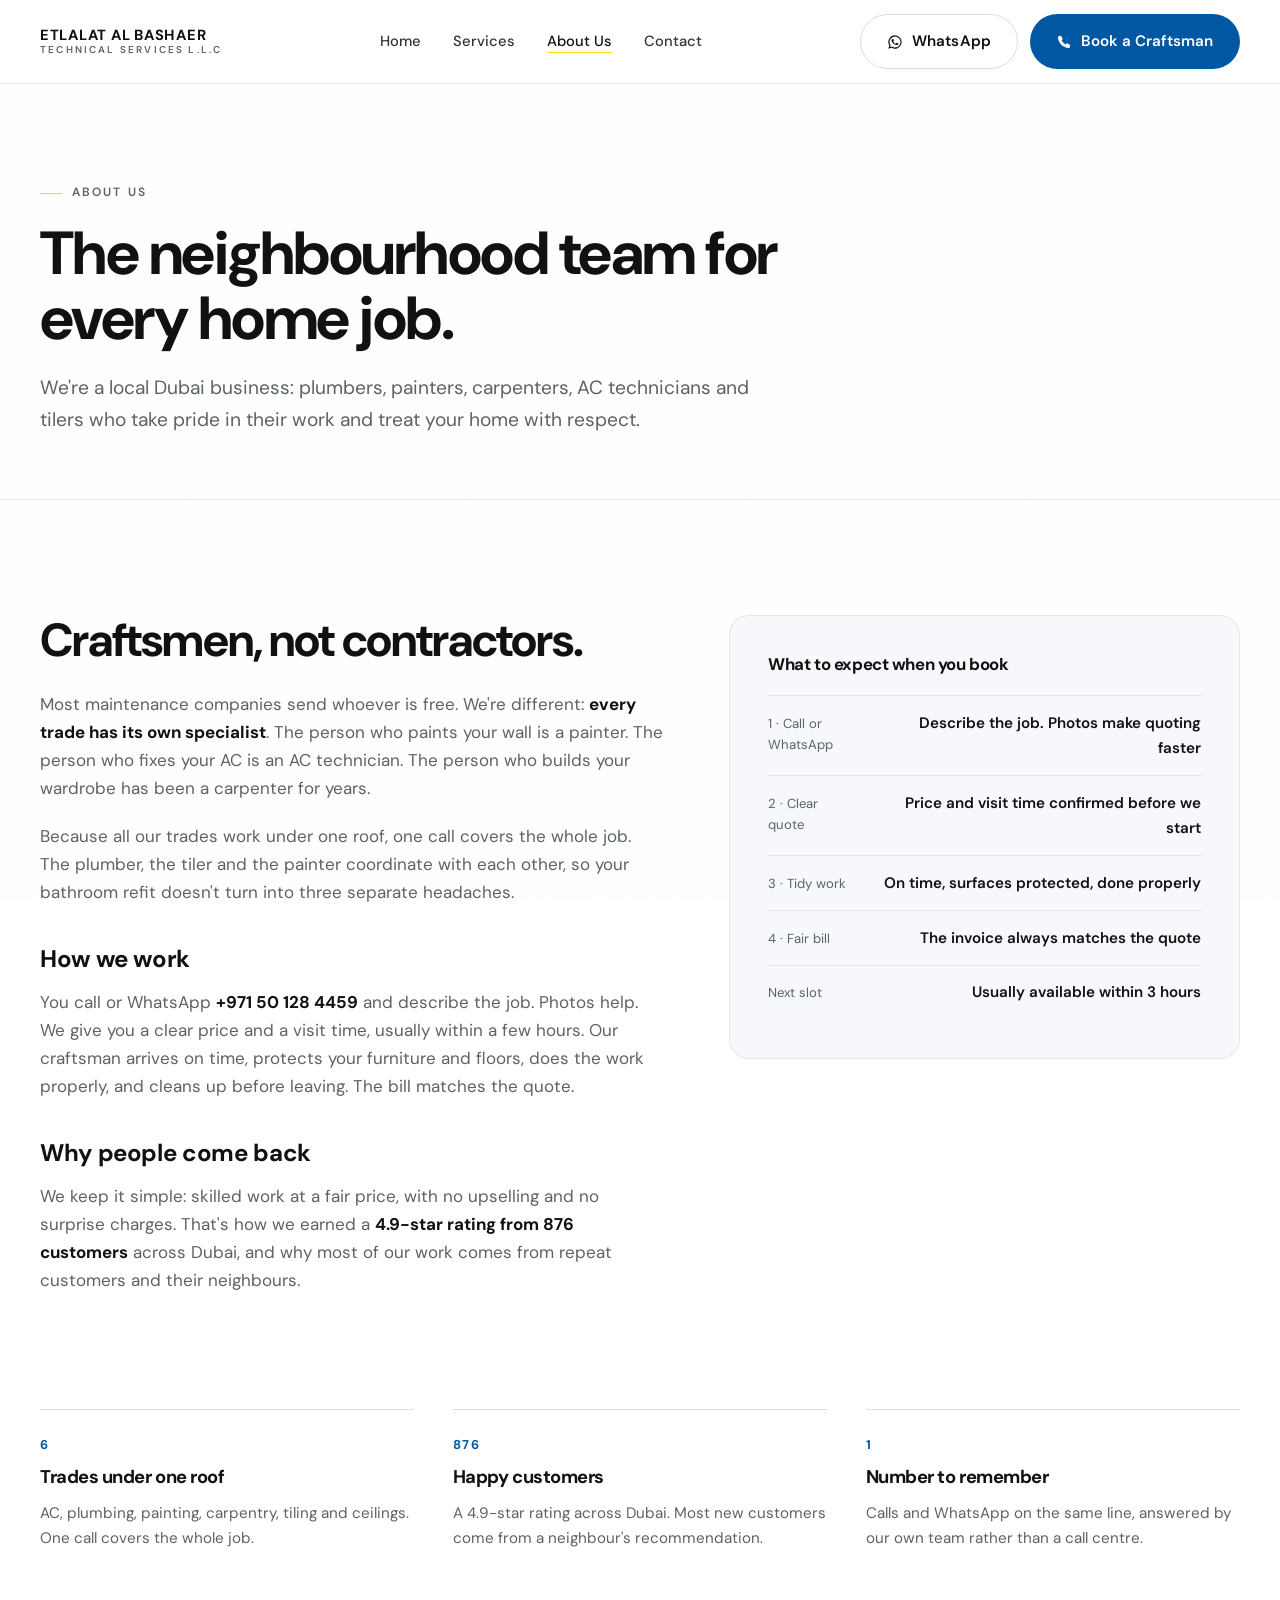
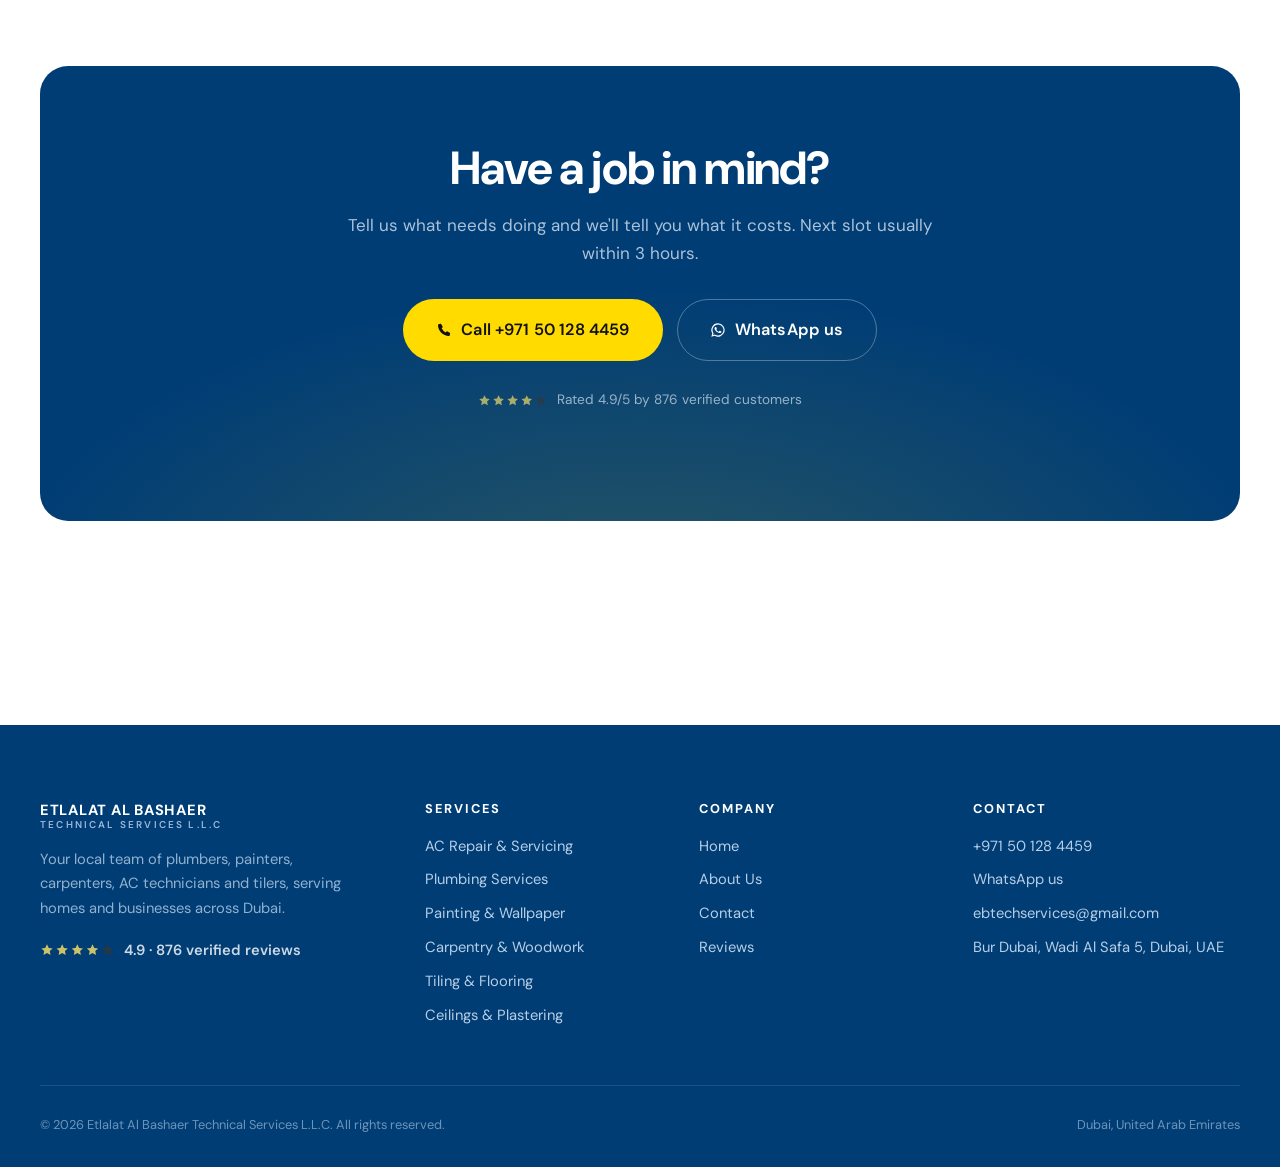
==== commit 8cfd5e4c: "Humanize site copy, remove em-dash overuse Rewrote roughly 40 em-dash constructions across all four " ====
--- a/about.html
+++ b/about.html
@@ -3,8 +3,8 @@
 <head>
   <meta charset="UTF-8">
   <meta name="viewport" content="width=device-width, initial-scale=1.0">
-  <title>About Us — Dubai's Trusted Local Craftsmen | Etlalat Al Bashaer</title>
-  <meta name="description" content="Meet Etlalat Al Bashaer — a local Dubai team of plumbers, painters, carpenters, AC technicians and tilers. Honest prices, tidy work and 876 happy customers rating us 4.9/5.">
+  <title>About Us - Dubai's Trusted Local Craftsmen | Etlalat Al Bashaer</title>
+  <meta name="description" content="Meet Etlalat Al Bashaer, a local Dubai team of plumbers, painters, carpenters, AC technicians and tilers. Honest prices, tidy work and 876 happy customers rating us 4.9/5.">
   <link rel="canonical" href="https://etlalat.pages.dev/about.html">
   <link rel="icon" href="data:image/svg+xml,%3Csvg xmlns='http://www.w3.org/2000/svg' viewBox='0 0 64 64'%3E%3Crect width='64' height='64' rx='14' fill='%230058a3'/%3E%3Ctext x='32' y='42' font-family='Helvetica' font-size='28' font-weight='bold' fill='%23ffdb00' text-anchor='middle'%3EEB%3C/text%3E%3C/svg%3E">
   <link rel="preconnect" href="https://fonts.googleapis.com">
@@ -93,7 +93,7 @@
       <div class="wrap">
         <p class="eyebrow">About Us</p>
         <h1 class="display">The neighbourhood team for every home job.</h1>
-        <p class="lede">We're a local Dubai business — plumbers, painters, carpenters, AC technicians and tilers who take pride in their work and treat your home with respect.</p>
+        <p class="lede">We're a local Dubai business: plumbers, painters, carpenters, AC technicians and tilers who take pride in their work and treat your home with respect.</p>
       </div>
     </section>
 
@@ -102,13 +102,13 @@
         <div class="about-copy">
           <h2 class="h2" style="margin-bottom:1.5rem">Craftsmen, not contractors.</h2>
           <p>Most maintenance companies send whoever is free. We're different: <strong>every trade has its own specialist</strong>. The person who paints your wall is a painter. The person who fixes your AC is an AC technician. The person who builds your wardrobe has been a carpenter for years.</p>
-          <p>Because all our trades work under one roof, one call covers the whole job — the plumber, the tiler and the painter coordinate with each other, so your bathroom refit doesn't become three separate headaches.</p>
+          <p>Because all our trades work under one roof, one call covers the whole job. The plumber, the tiler and the painter coordinate with each other, so your bathroom refit doesn't turn into three separate headaches.</p>
 
           <h3 class="h3" style="margin:2.5rem 0 1rem">How we work</h3>
-          <p>You call or WhatsApp <a href="tel:+971501284459"><strong>+971 50 128 4459</strong></a> and describe the job — photos help. We give you a clear price and a visit time, usually within a few hours. Our craftsman arrives on time, protects your furniture and floors, does the work properly, and cleans up before leaving. The bill matches the quote.</p>
+          <p>You call or WhatsApp <a href="tel:+971501284459"><strong>+971 50 128 4459</strong></a> and describe the job. Photos help. We give you a clear price and a visit time, usually within a few hours. Our craftsman arrives on time, protects your furniture and floors, does the work properly, and cleans up before leaving. The bill matches the quote.</p>
 
           <h3 class="h3" style="margin:2.5rem 0 1rem">Why people come back</h3>
-          <p>No jargon, no upselling, no surprises — just skilled work at a fair price from people who care about doing it right. That's how we earned a <strong>4.9-star rating from 876 customers</strong> across Dubai, and why most of our work comes from repeat customers and their neighbours.</p>
+          <p>We keep it simple: skilled work at a fair price, with no upselling and no surprise charges. That's how we earned a <strong>4.9-star rating from 876 customers</strong> across Dubai, and why most of our work comes from repeat customers and their neighbours.</p>
         </div>
 
         <aside class="credential-card">
@@ -116,7 +116,7 @@
           <dl>
             <div class="cred-row">
               <dt>1 · Call or WhatsApp</dt>
-              <dd>Describe the job — send photos if it's easier</dd>
+              <dd>Describe the job. Photos make quoting faster</dd>
             </div>
             <div class="cred-row">
               <dt>2 · Clear quote</dt>
@@ -128,7 +128,7 @@
             </div>
             <div class="cred-row">
               <dt>4 · Fair bill</dt>
-              <dd>The invoice matches the quote — always</dd>
+              <dd>The invoice always matches the quote</dd>
             </div>
             <div class="cred-row">
               <dt>Next slot</dt>
@@ -145,17 +145,17 @@
           <div class="pillar">
             <p class="pillar-index">6</p>
             <h3>Trades under one roof</h3>
-            <p>AC, plumbing, painting, carpentry, tiling and ceilings — one call covers the whole job.</p>
+            <p>AC, plumbing, painting, carpentry, tiling and ceilings. One call covers the whole job.</p>
           </div>
           <div class="pillar">
             <p class="pillar-index">876</p>
             <h3>Happy customers</h3>
-            <p>A 4.9-star rating earned one home at a time, mostly through word of mouth.</p>
+            <p>A 4.9-star rating across Dubai. Most new customers come from a neighbour's recommendation.</p>
           </div>
           <div class="pillar">
             <p class="pillar-index">1</p>
             <h3>Number to remember</h3>
-            <p>Calls and WhatsApp on the same line, answered by our own team — not a call centre.</p>
+            <p>Calls and WhatsApp on the same line, answered by our own team rather than a call centre.</p>
           </div>
         </div>
       </div>
@@ -198,7 +198,7 @@
           <a class="brand" href="index.html">
             <span class="brand-name">Etlalat Al Bashaer<small>Technical Services L.L.C</small></span>
           </a>
-          <p>Your local team of plumbers, painters, carpenters, AC technicians and tilers — serving homes and businesses across Dubai.</p>
+          <p>Your local team of plumbers, painters, carpenters, AC technicians and tilers, serving homes and businesses across Dubai.</p>
           <p class="footer-rating">
             <svg class="stars" viewBox="0 0 128 24" aria-hidden="true">
               <use href="#ic-star" width="24" height="24" x="0" fill="currentColor"/>
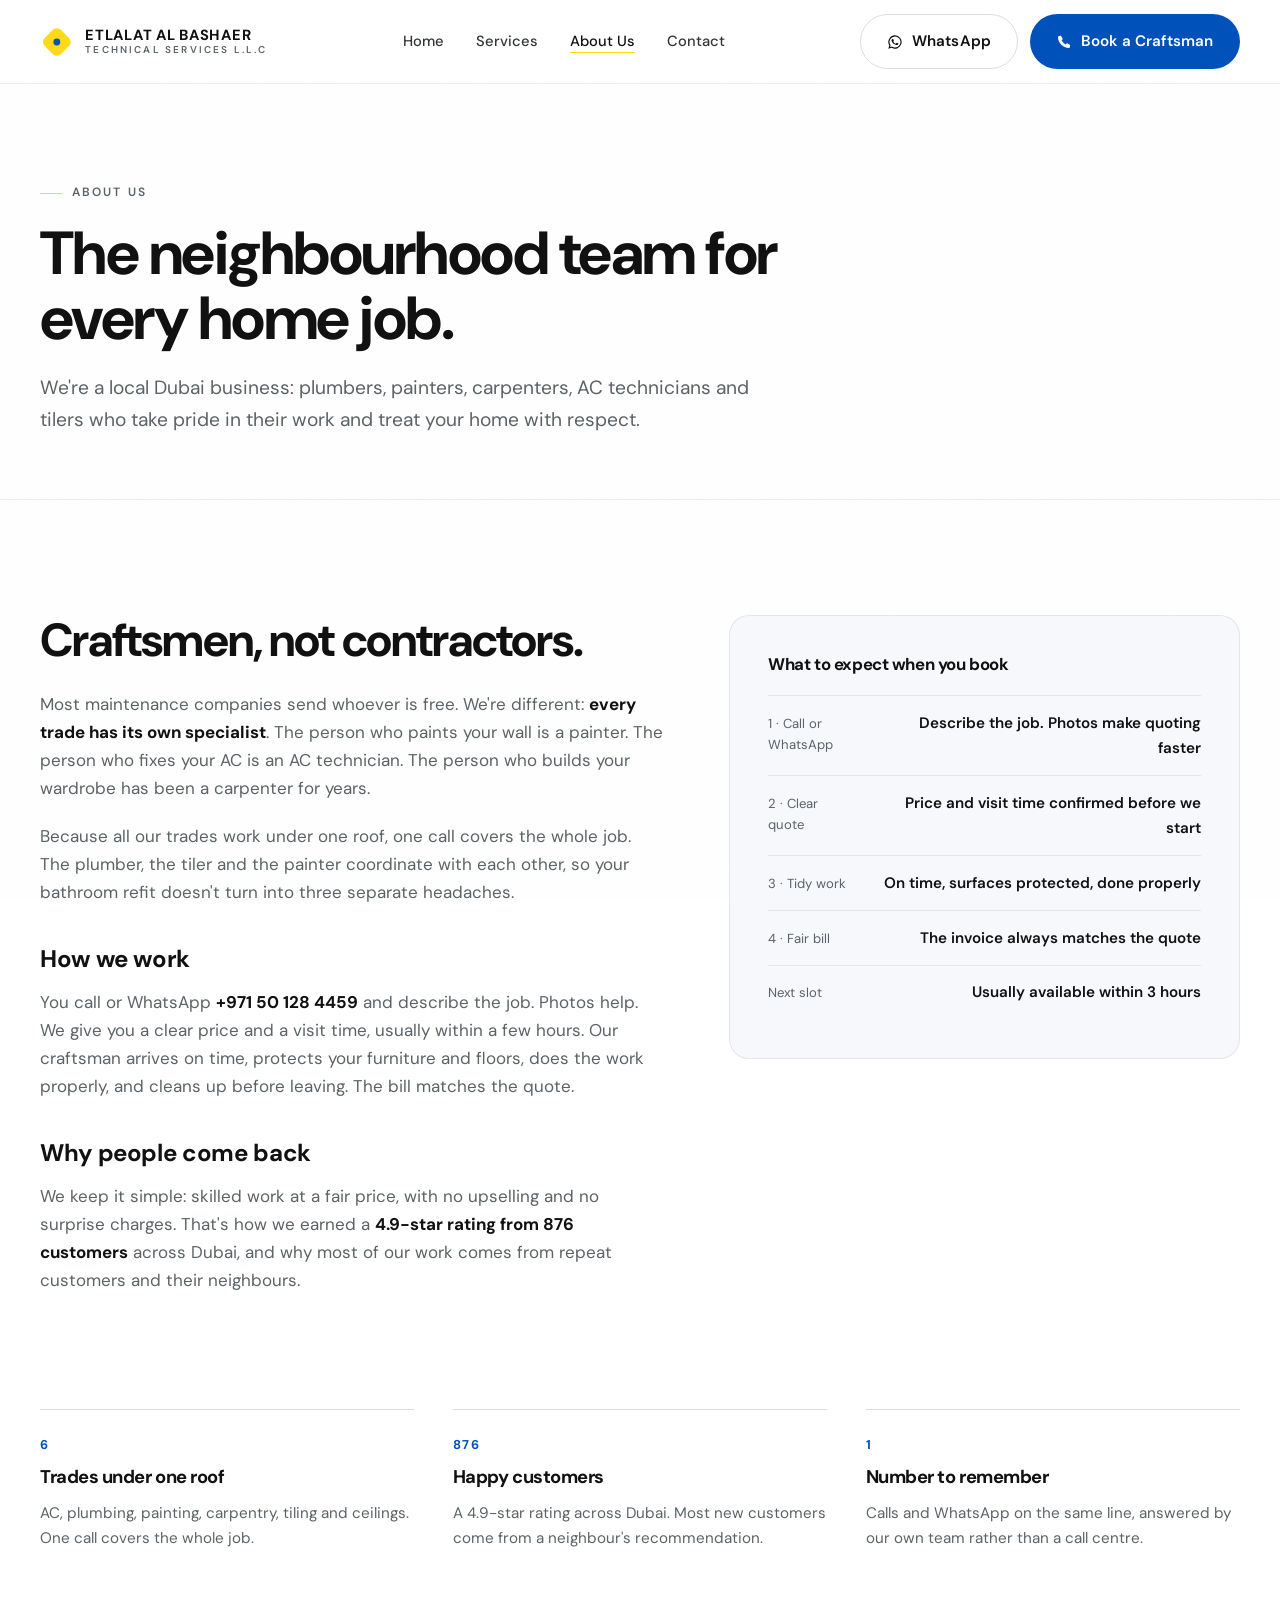
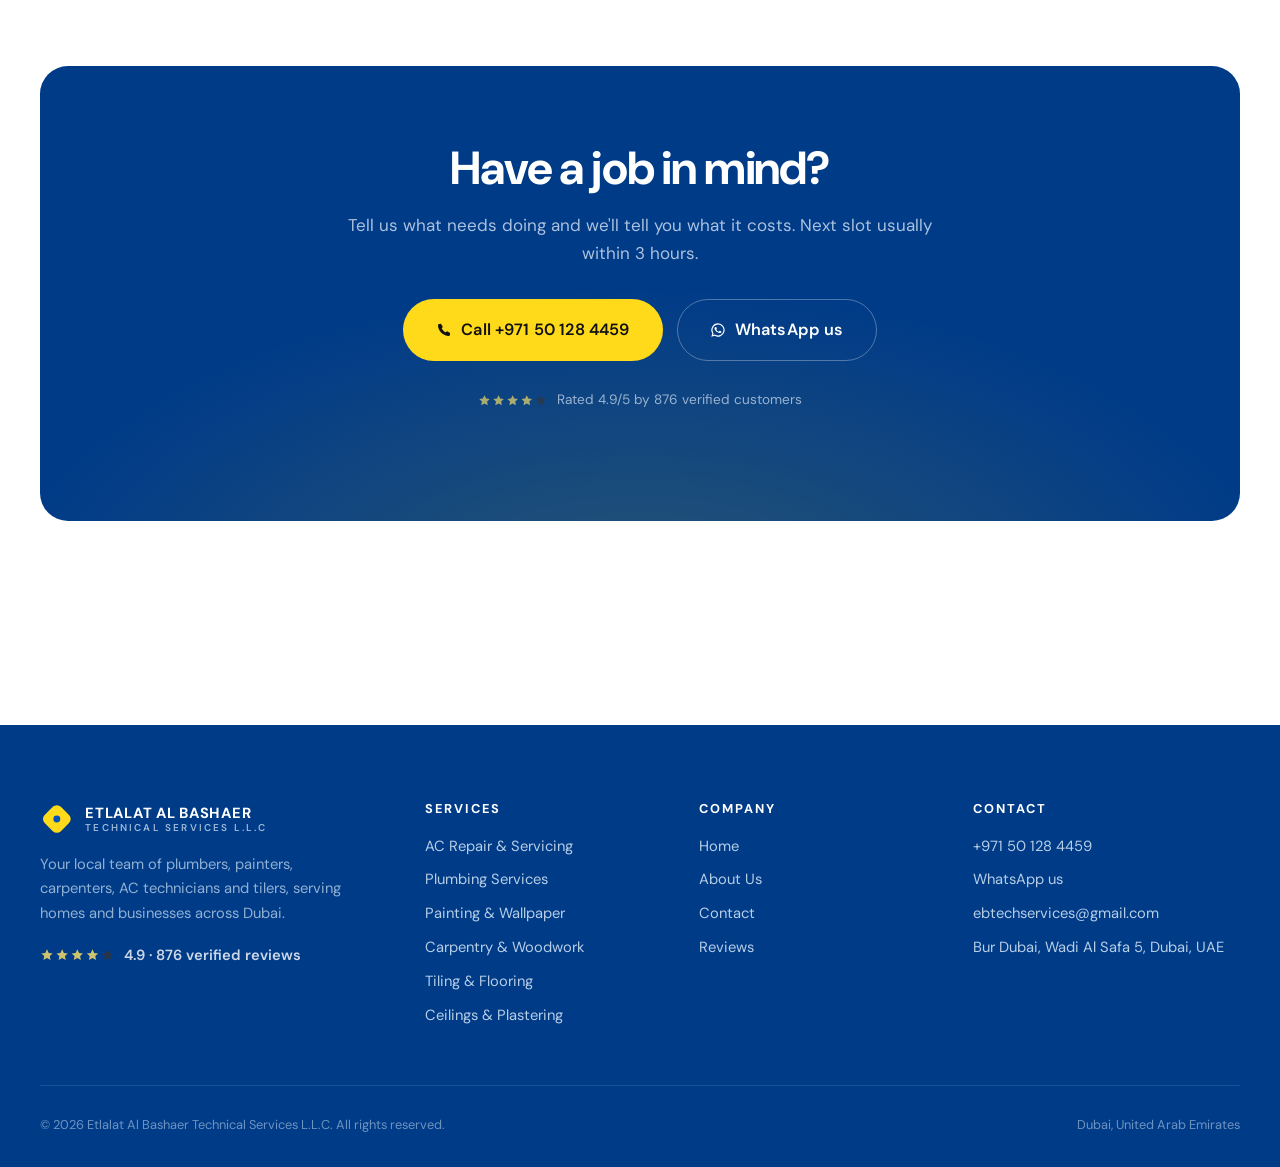
==== commit e4617b18: "Use client logo and favicon; align palette to logo colors Yellow diamond mark added to header/footer" ====
--- a/about.html
+++ b/about.html
@@ -6,7 +6,8 @@
   <title>About Us - Dubai's Trusted Local Craftsmen | Etlalat Al Bashaer</title>
   <meta name="description" content="Meet Etlalat Al Bashaer, a local Dubai team of plumbers, painters, carpenters, AC technicians and tilers. Honest prices, tidy work and 876 happy customers rating us 4.9/5.">
   <link rel="canonical" href="https://etlalat.pages.dev/about.html">
-  <link rel="icon" href="data:image/svg+xml,%3Csvg xmlns='http://www.w3.org/2000/svg' viewBox='0 0 64 64'%3E%3Crect width='64' height='64' rx='14' fill='%230058a3'/%3E%3Ctext x='32' y='42' font-family='Helvetica' font-size='28' font-weight='bold' fill='%23ffdb00' text-anchor='middle'%3EEB%3C/text%3E%3C/svg%3E">
+  <link rel="icon" type="image/png" href="img/fav-icon.png">
+  <link rel="apple-touch-icon" href="img/fav-icon.png">
   <link rel="preconnect" href="https://fonts.googleapis.com">
   <link rel="preconnect" href="https://fonts.gstatic.com" crossorigin>
   <link href="https://fonts.googleapis.com/css2?family=DM+Sans:opsz,wght@9..40,400;9..40,500;9..40,600;9..40,700&display=swap" rel="stylesheet">
@@ -62,6 +63,7 @@
   <header class="site-header">
     <div class="wrap header-inner">
       <a class="brand" href="index.html">
+        <svg class="brand-logo" viewBox="0 0 80 83" aria-hidden="true"><rect x="39.598" y="1.902" width="56" height="56" rx="14" transform="rotate(45 39.598 1.902)" fill="#FFDA1A"/><circle cx="39.598" cy="41.5" r="8.4" fill="#0051BA"/></svg>
         <span class="brand-name">Etlalat Al Bashaer<small>Technical Services L.L.C</small></span>
       </a>
 
@@ -196,7 +198,8 @@
       <div class="footer-grid">
         <div class="footer-about">
           <a class="brand" href="index.html">
-            <span class="brand-name">Etlalat Al Bashaer<small>Technical Services L.L.C</small></span>
+            <svg class="brand-logo" viewBox="0 0 80 83" aria-hidden="true"><rect x="39.598" y="1.902" width="56" height="56" rx="14" transform="rotate(45 39.598 1.902)" fill="#FFDA1A"/><circle cx="39.598" cy="41.5" r="8.4" fill="#0051BA"/></svg>
+        <span class="brand-name">Etlalat Al Bashaer<small>Technical Services L.L.C</small></span>
           </a>
           <p>Your local team of plumbers, painters, carpenters, AC technicians and tilers, serving homes and businesses across Dubai.</p>
           <p class="footer-rating">
--- a/styles.css
+++ b/styles.css
@@ -11,10 +11,10 @@
   --ink: #111111;
   --ink-soft: #333638;
   --muted: #5c6266;
-  --blue: #0058a3;
-  --blue-deep: #003d75;
-  --blue-tint: #e6f0f9;
-  --yellow: #ffdb00;
+  --blue: #0051ba;
+  --blue-deep: #003b88;
+  --blue-tint: #e6effa;
+  --yellow: #ffda1a;
   --yellow-soft: #ffe566;
   --line: rgba(17, 17, 17, 0.14);
   --line-soft: rgba(17, 17, 17, 0.08);
@@ -248,6 +248,12 @@
   line-height: 1.1;
 }
 
+.brand-logo {
+  width: 34px;
+  height: 34px;
+  flex: none;
+}
+
 .brand-name {
   font-size: 0.92rem;
   text-transform: uppercase;
@@ -511,8 +517,8 @@
   position: absolute;
   inset: 0;
   background:
-    radial-gradient(120% 90% at 85% 10%, rgba(255, 219, 0, 0.24), transparent 55%),
-    linear-gradient(160deg, #0a67b8 0%, #0058a3 45%, #003d75 100%);
+    radial-gradient(120% 90% at 85% 10%, rgba(255, 218, 26, 0.24), transparent 55%),
+    linear-gradient(160deg, #0a5fd0 0%, #0051ba 45%, #003b88 100%);
 }
 
 .surface-stone::before {
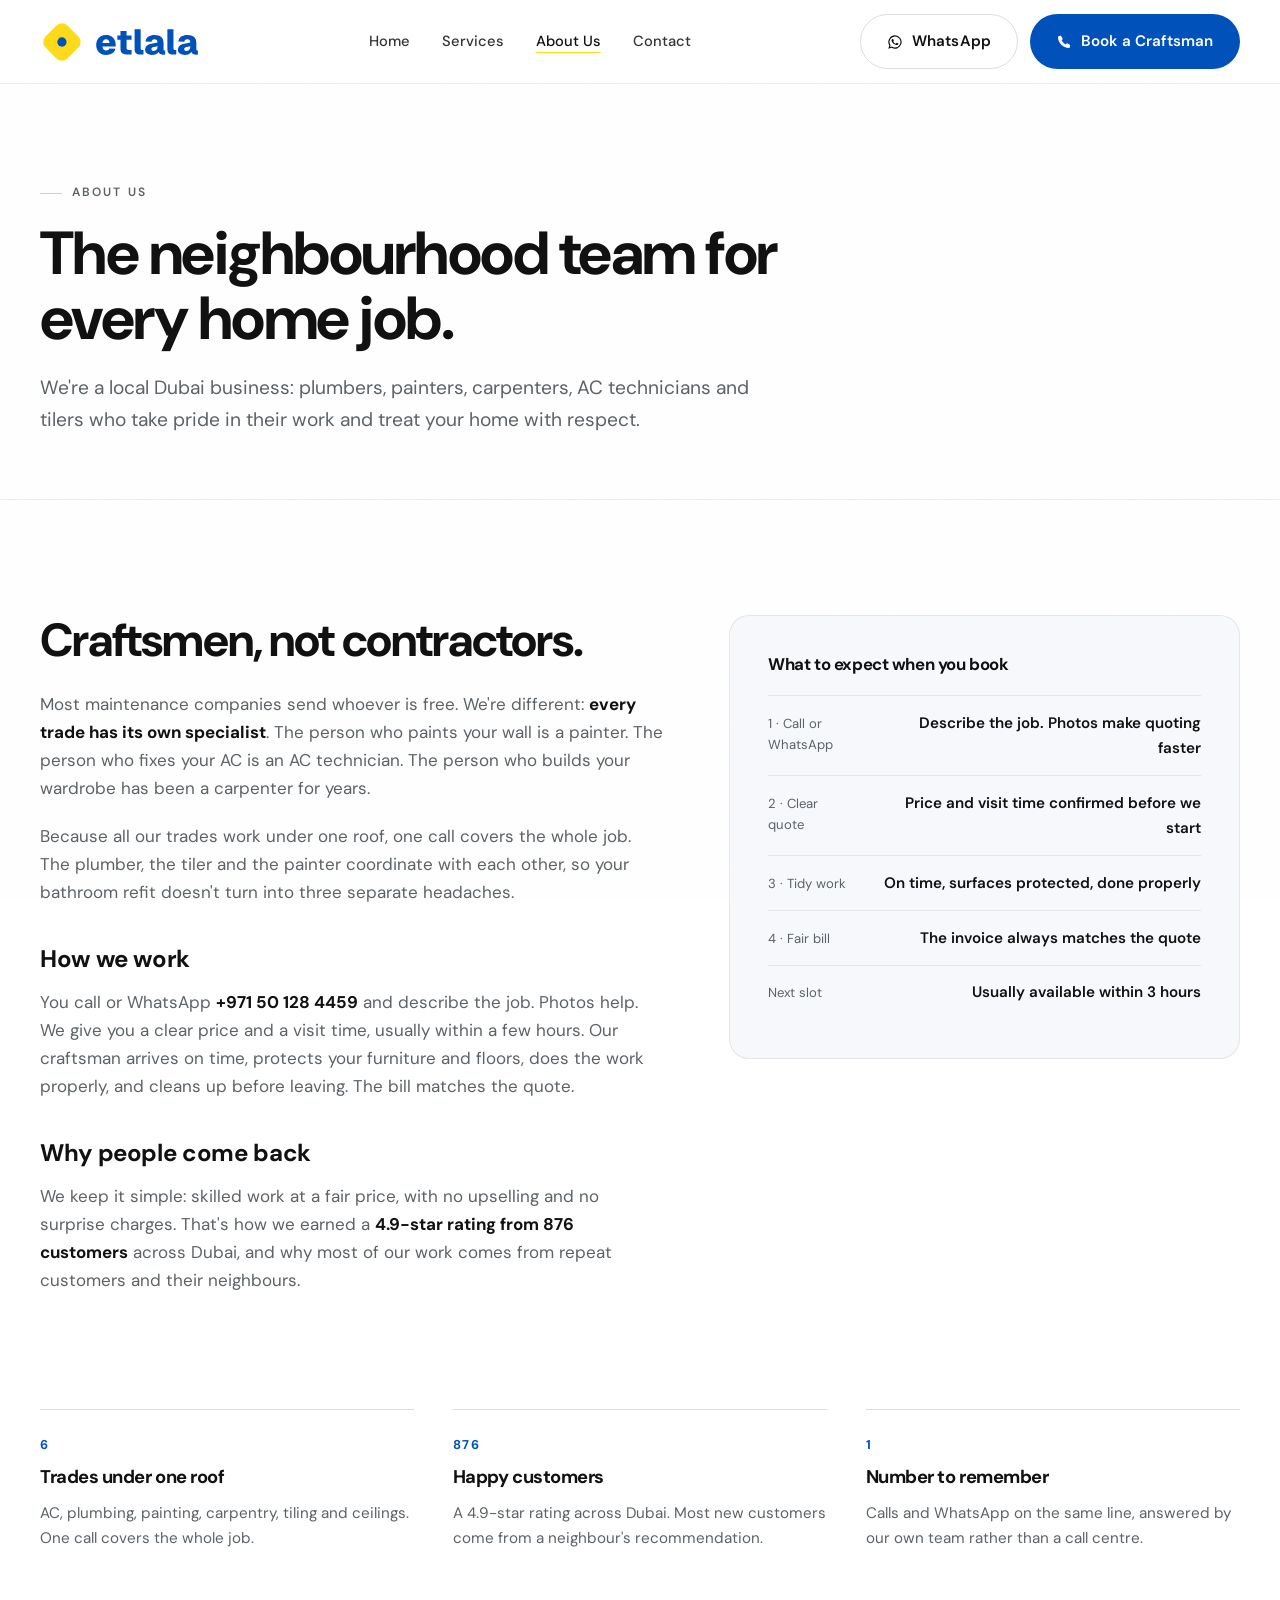
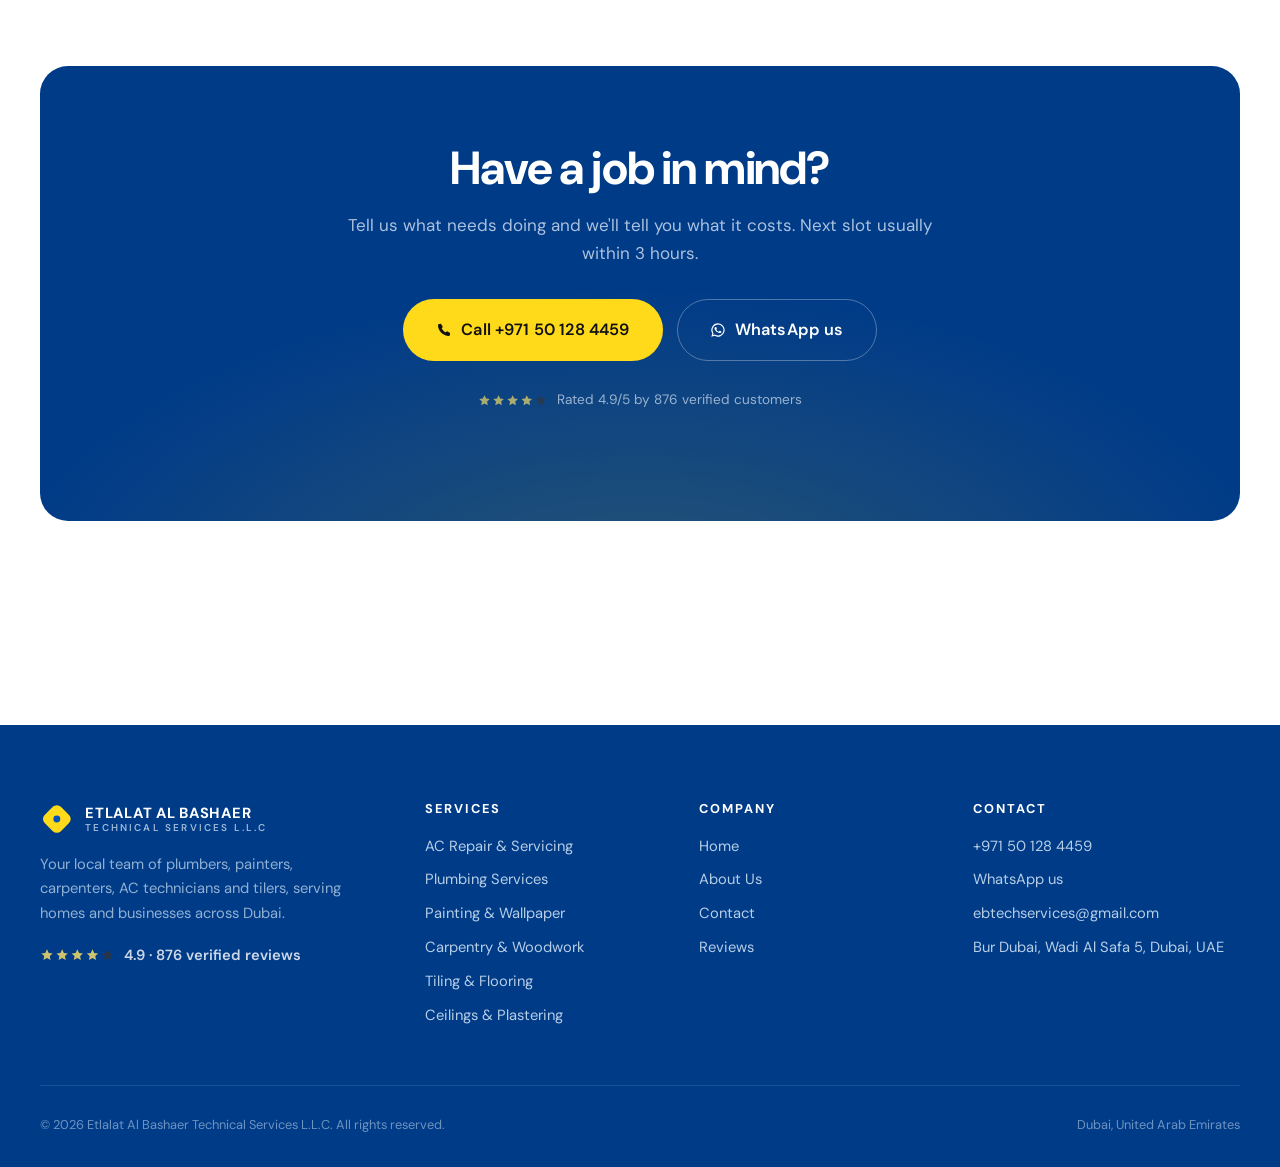
==== commit 224995b0: "Use full etlala logo in the nav bar Header brand is now the supplied wordmark SVG (46px desktop, 38p" ====
--- a/about.html
+++ b/about.html
@@ -63,8 +63,7 @@
   <header class="site-header">
     <div class="wrap header-inner">
       <a class="brand" href="index.html">
-        <svg class="brand-logo" viewBox="0 0 80 83" aria-hidden="true"><rect x="39.598" y="1.902" width="56" height="56" rx="14" transform="rotate(45 39.598 1.902)" fill="#FFDA1A"/><circle cx="39.598" cy="41.5" r="8.4" fill="#0051BA"/></svg>
-        <span class="brand-name">Etlalat Al Bashaer<small>Technical Services L.L.C</small></span>
+        <img class="brand-wordmark" src="img/etlala-logo.svg" alt="Etlalat Al Bashaer Technical Services L.L.C" width="287" height="83">
       </a>
 
       <input type="checkbox" id="nav-toggle" class="nav-toggle" aria-hidden="true">
--- a/styles.css
+++ b/styles.css
@@ -254,10 +254,17 @@
   flex: none;
 }
 
+.brand-wordmark {
+  height: 46px;
+  width: auto;
+  flex: none;
+}
+
 .brand-name {
   font-size: 0.92rem;
   text-transform: uppercase;
   letter-spacing: 0.05em;
+  white-space: nowrap;
 }
 
 .brand-name small {
@@ -1349,6 +1356,16 @@
 
 /* ---------- Responsive ---------- */
 
+@media (max-width: 1160px) {
+  .header-cta .btn-ghost {
+    display: none;
+  }
+
+  .site-nav {
+    gap: 1.4rem;
+  }
+}
+
 @media (max-width: 1000px) {
   .tile-wide,
   .tile-tall,
@@ -1410,8 +1427,8 @@
     display: flex;
   }
 
-  .header-cta .btn-ghost {
-    display: none;
+  .brand-wordmark {
+    height: 38px;
   }
 
   .tile-wide,
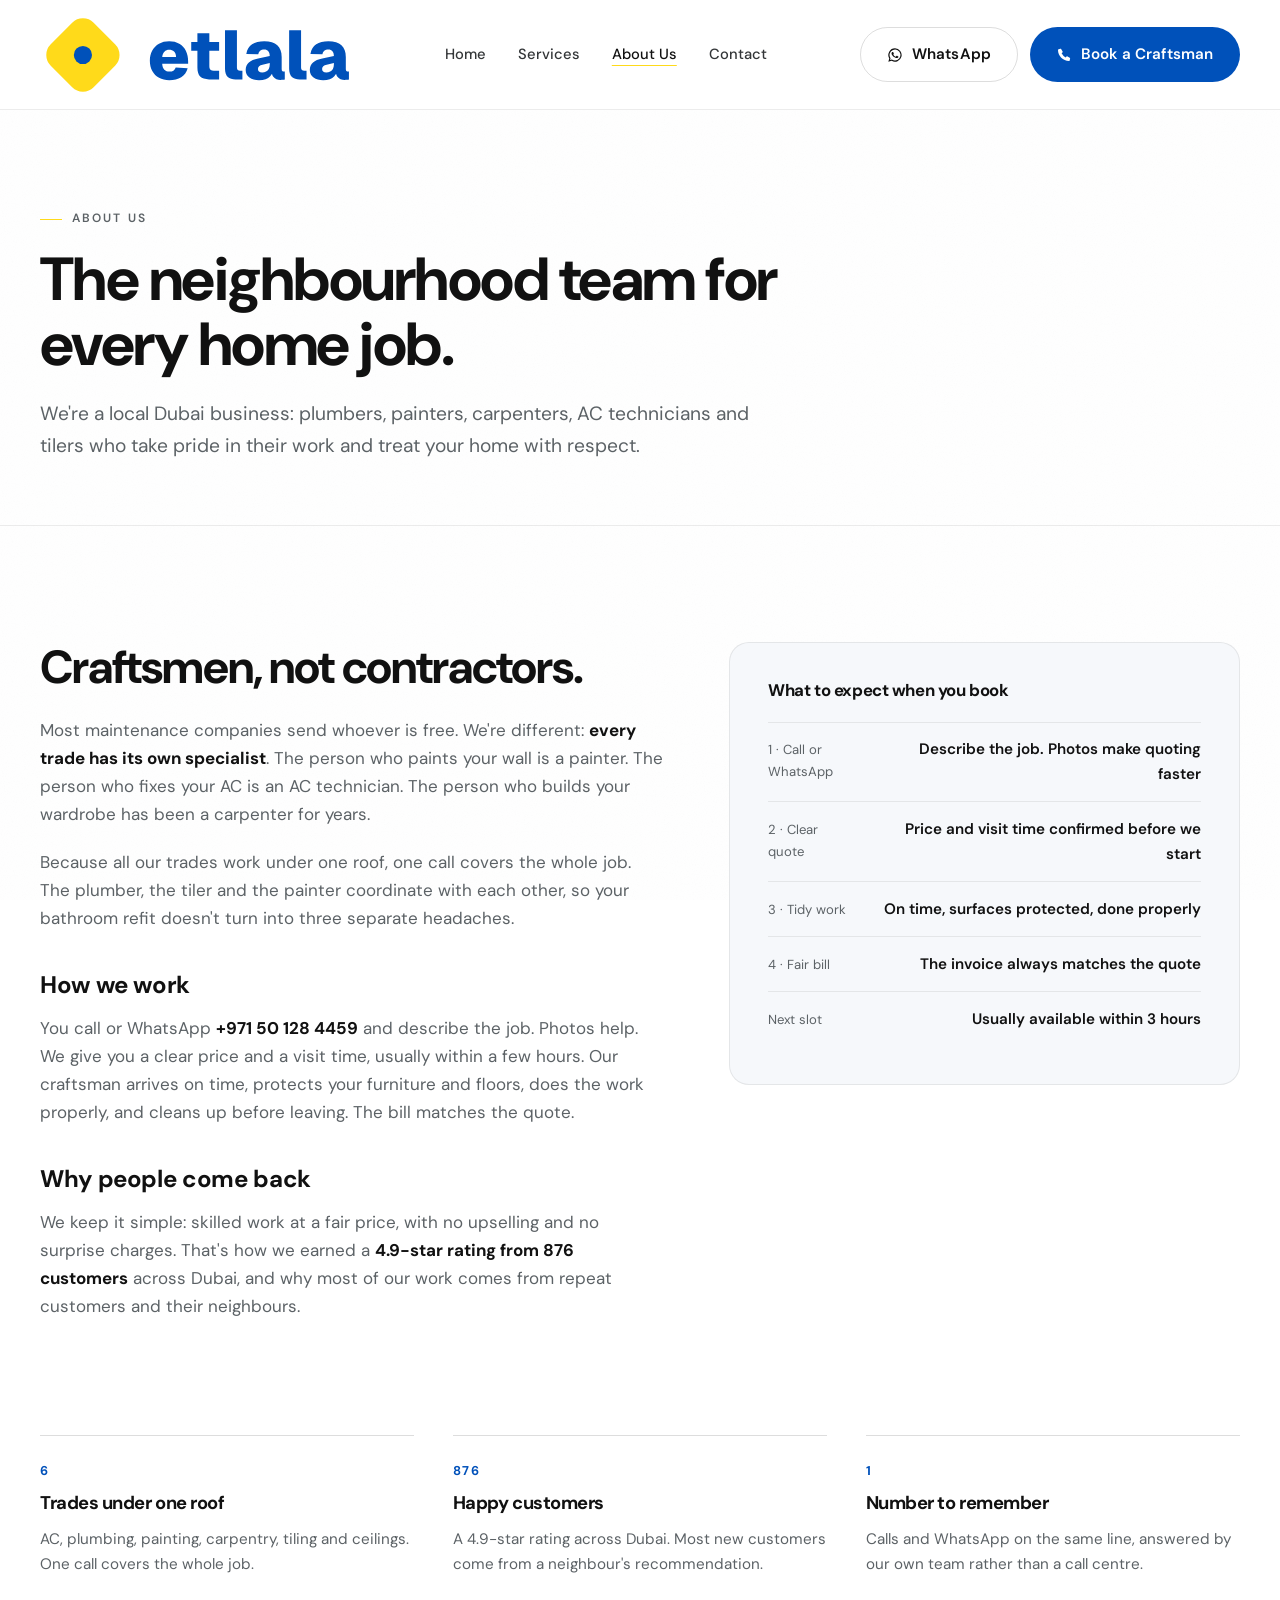
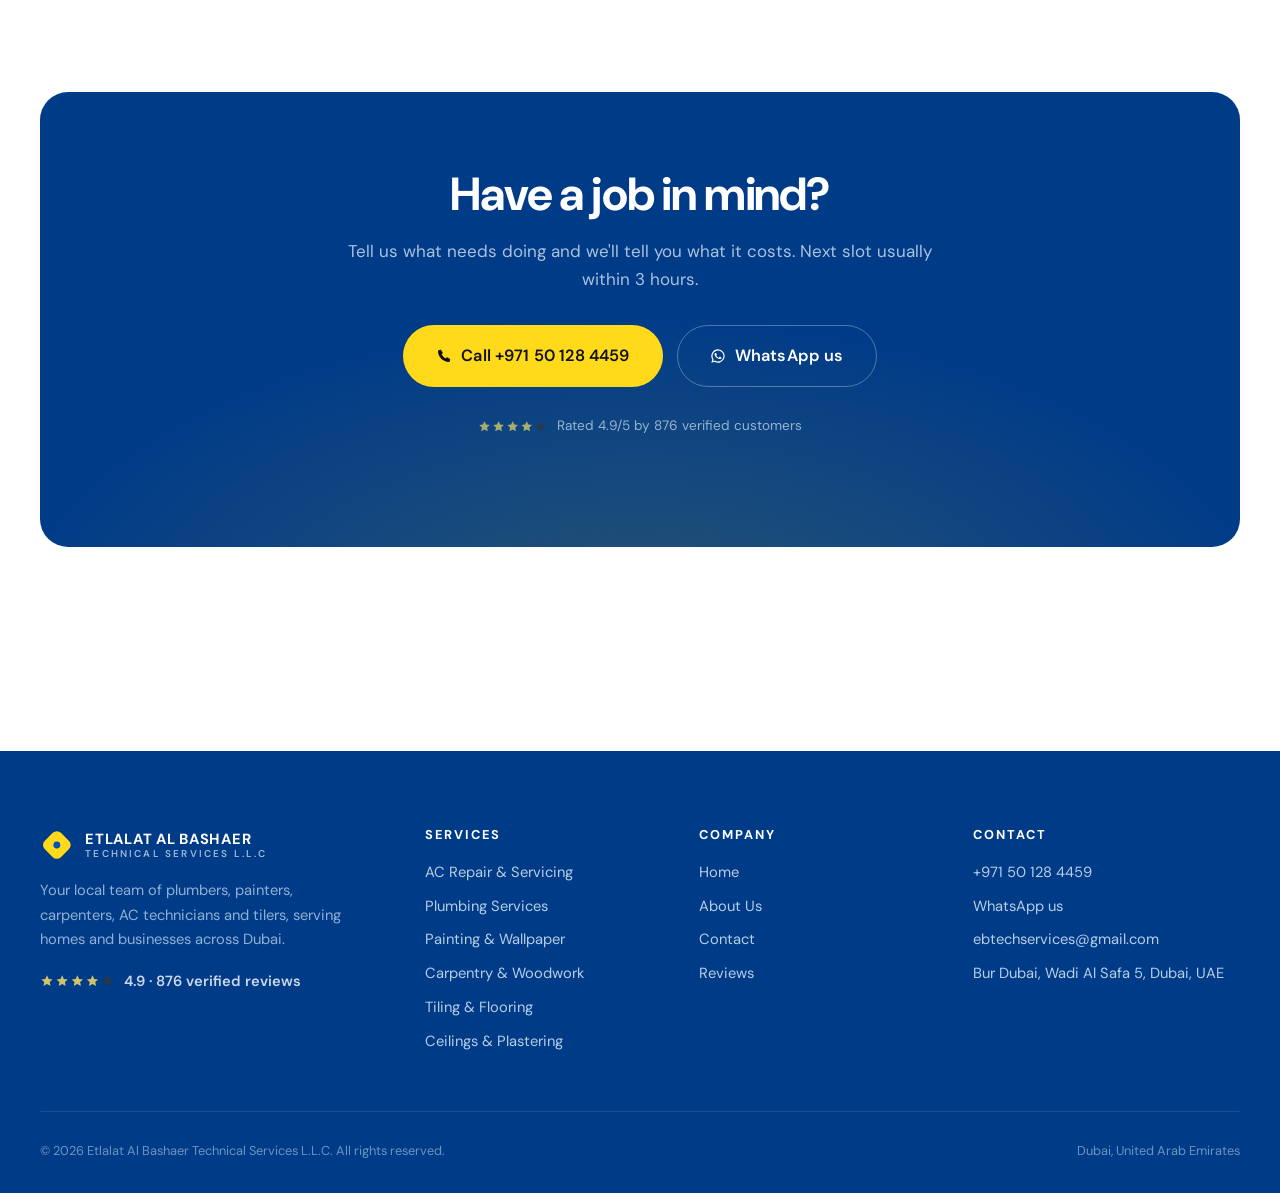
==== commit 52e71b4c: "Bigger 90px nav logo, left-aligned review stars, SEO pass Logo scales 90/60/48px by breakpoint with " ====
--- a/about.html
+++ b/about.html
@@ -6,6 +6,16 @@
   <title>About Us - Dubai's Trusted Local Craftsmen | Etlalat Al Bashaer</title>
   <meta name="description" content="Meet Etlalat Al Bashaer, a local Dubai team of plumbers, painters, carpenters, AC technicians and tilers. Honest prices, tidy work and 876 happy customers rating us 4.9/5.">
   <link rel="canonical" href="https://etlalat.pages.dev/about.html">
+  <meta property="og:type" content="website">
+  <meta property="og:site_name" content="Etlalat Al Bashaer Technical Services L.L.C">
+  <meta property="og:title" content="About Us - Dubai's Trusted Local Craftsmen">
+  <meta property="og:description" content="A local Dubai team of plumbers, painters, carpenters, AC technicians and tilers. Honest prices and tidy work.">
+  <meta property="og:url" content="https://etlalat.pages.dev/about.html">
+  <meta property="og:image" content="https://etlalat.pages.dev/og-image.jpg">
+  <meta property="og:image:width" content="1200">
+  <meta property="og:image:height" content="630">
+  <meta name="twitter:card" content="summary_large_image">
+  <meta name="theme-color" content="#0051ba">
   <link rel="icon" type="image/png" href="img/fav-icon.png">
   <link rel="apple-touch-icon" href="img/fav-icon.png">
   <link rel="preconnect" href="https://fonts.googleapis.com">
@@ -22,6 +32,8 @@
     "url": "https://etlalat.pages.dev/",
     "telephone": "+971501284459",
     "email": "ebtechservices@gmail.com",
+    "image": "https://etlalat.pages.dev/og-image.jpg",
+    "logo": "https://etlalat.pages.dev/img/etlala-logo.svg",
     "address": {
       "@type": "PostalAddress",
       "streetAddress": "Office 5, Bur Dubai, Wadi Al Safa 5",
--- a/styles.css
+++ b/styles.css
@@ -38,7 +38,7 @@
 
 html {
   scroll-behavior: smooth;
-  scroll-padding-top: 96px;
+  scroll-padding-top: 124px;
 }
 
 body {
@@ -234,7 +234,7 @@
   align-items: center;
   justify-content: space-between;
   gap: 1.5rem;
-  padding-block: 0.9rem;
+  padding-block: 0.6rem;
 }
 
 .brand {
@@ -255,7 +255,7 @@
 }
 
 .brand-wordmark {
-  height: 46px;
+  height: 90px;
   width: auto;
   flex: none;
 }
@@ -859,7 +859,8 @@
 }
 
 .review-card .stars {
-  height: 14px;
+  height: 22px;
+  align-self: flex-start;
 }
 
 /* ---------- FAQ ---------- */
@@ -1366,6 +1367,12 @@
   }
 }
 
+@media (max-width: 1000px) and (min-width: 761px) {
+  .brand-wordmark {
+    height: 60px;
+  }
+}
+
 @media (max-width: 1000px) {
   .tile-wide,
   .tile-tall,
@@ -1428,7 +1435,7 @@
   }
 
   .brand-wordmark {
-    height: 38px;
+    height: 48px;
   }
 
   .tile-wide,
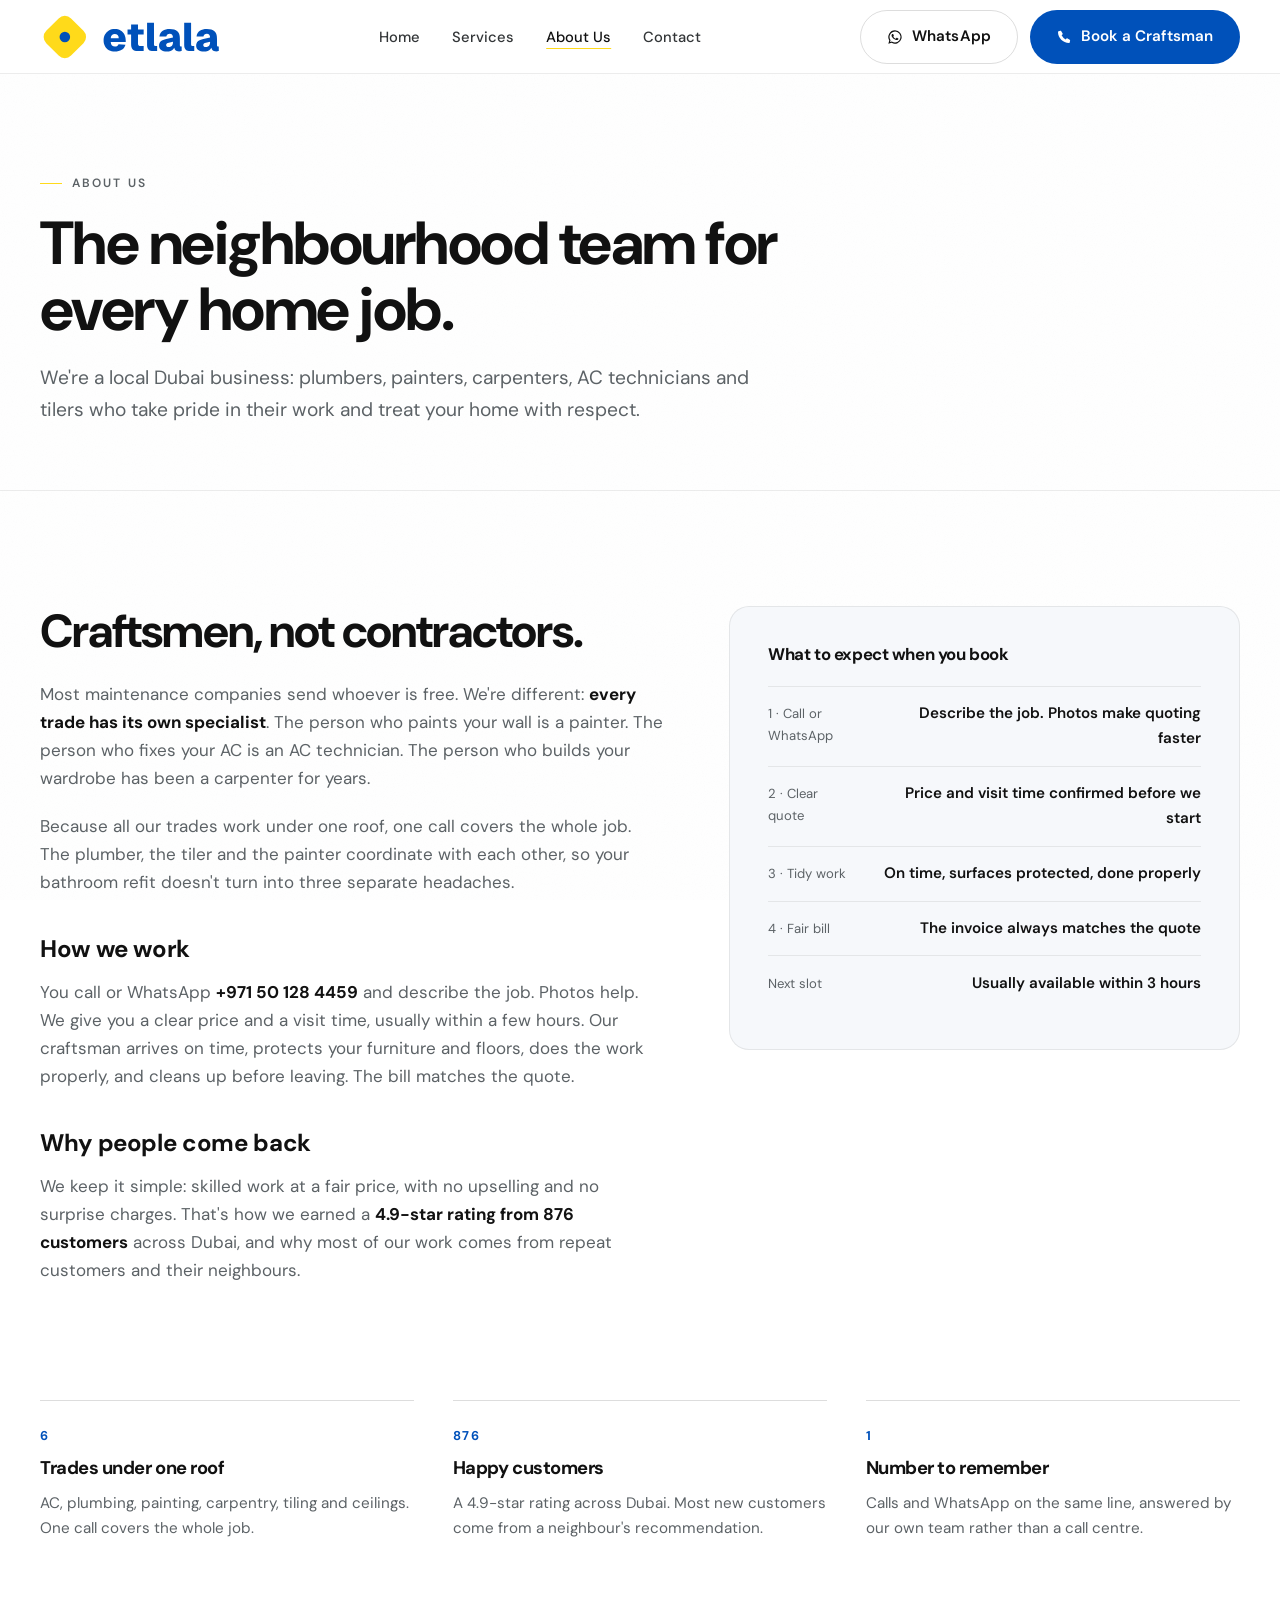
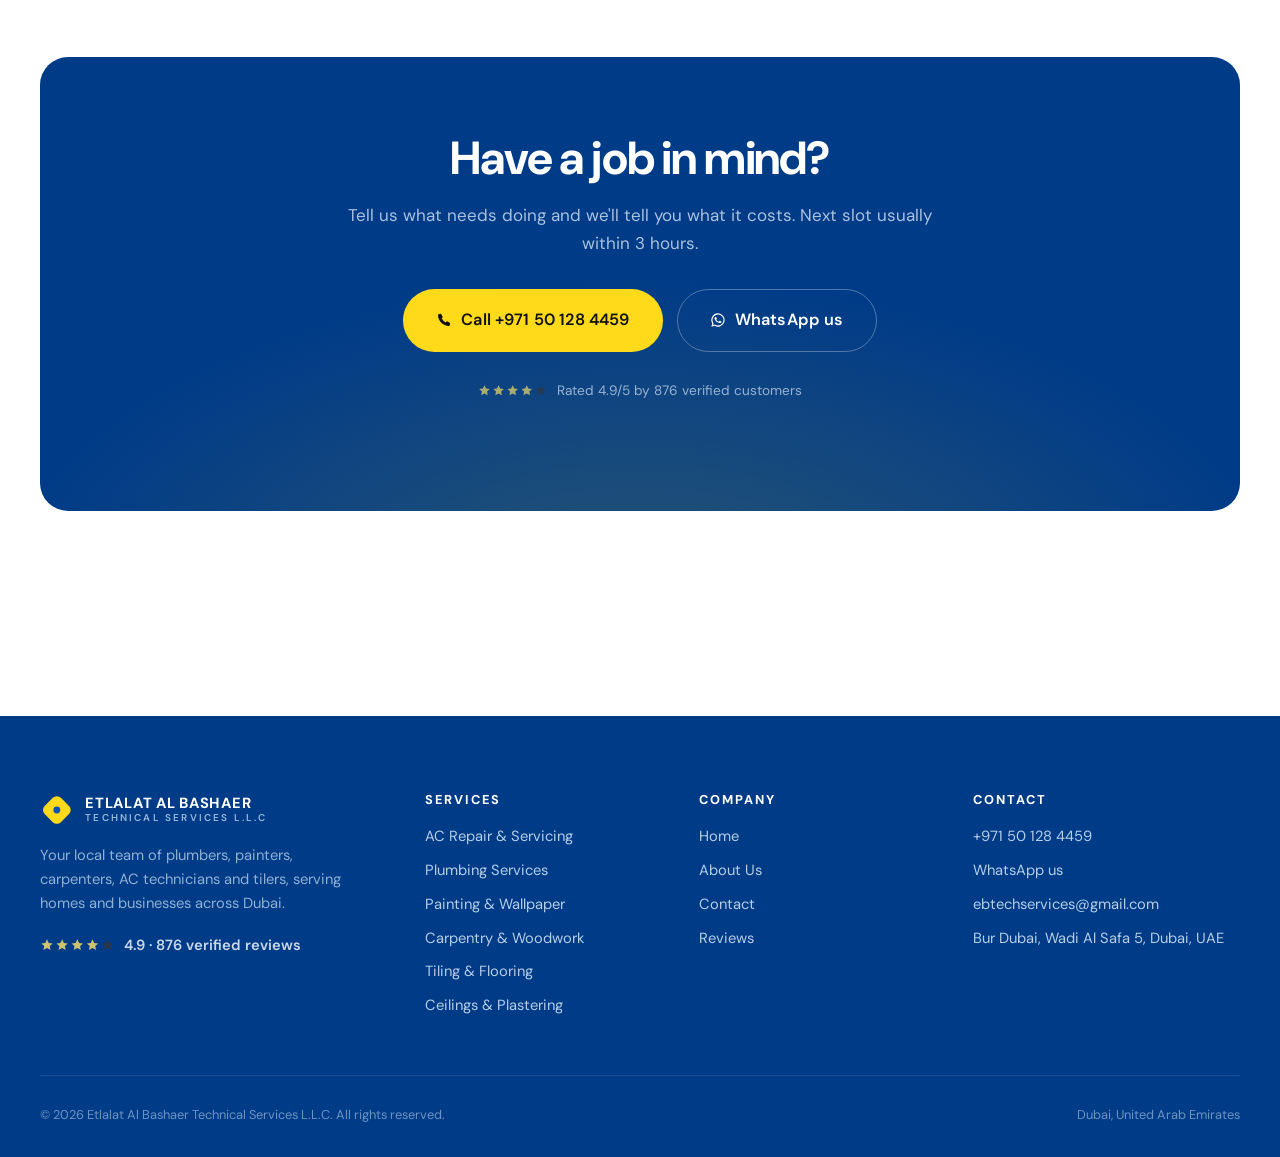
==== commit 34c2df3b: "Size nav logo at 180px wide, auto height Co-Authored-By: Claude Fable 5 <noreply@anthropic.com>" ====
--- a/about.html
+++ b/about.html
@@ -75,7 +75,7 @@
   <header class="site-header">
     <div class="wrap header-inner">
       <a class="brand" href="index.html">
-        <img class="brand-wordmark" src="img/etlala-logo.svg" alt="Etlalat Al Bashaer Technical Services L.L.C" width="287" height="83">
+        <img class="brand-wordmark" src="img/etlala-logo.svg" alt="Etlalat Al Bashaer Technical Services L.L.C" width="180">
       </a>
 
       <input type="checkbox" id="nav-toggle" class="nav-toggle" aria-hidden="true">
--- a/styles.css
+++ b/styles.css
@@ -38,7 +38,7 @@
 
 html {
   scroll-behavior: smooth;
-  scroll-padding-top: 124px;
+  scroll-padding-top: 96px;
 }
 
 body {
@@ -255,8 +255,8 @@
 }
 
 .brand-wordmark {
-  height: 90px;
-  width: auto;
+  width: 180px;
+  height: auto;
   flex: none;
 }
 
@@ -1367,12 +1367,6 @@
   }
 }
 
-@media (max-width: 1000px) and (min-width: 761px) {
-  .brand-wordmark {
-    height: 60px;
-  }
-}
-
 @media (max-width: 1000px) {
   .tile-wide,
   .tile-tall,
@@ -1435,7 +1429,7 @@
   }
 
   .brand-wordmark {
-    height: 48px;
+    width: 150px;
   }
 
   .tile-wide,
